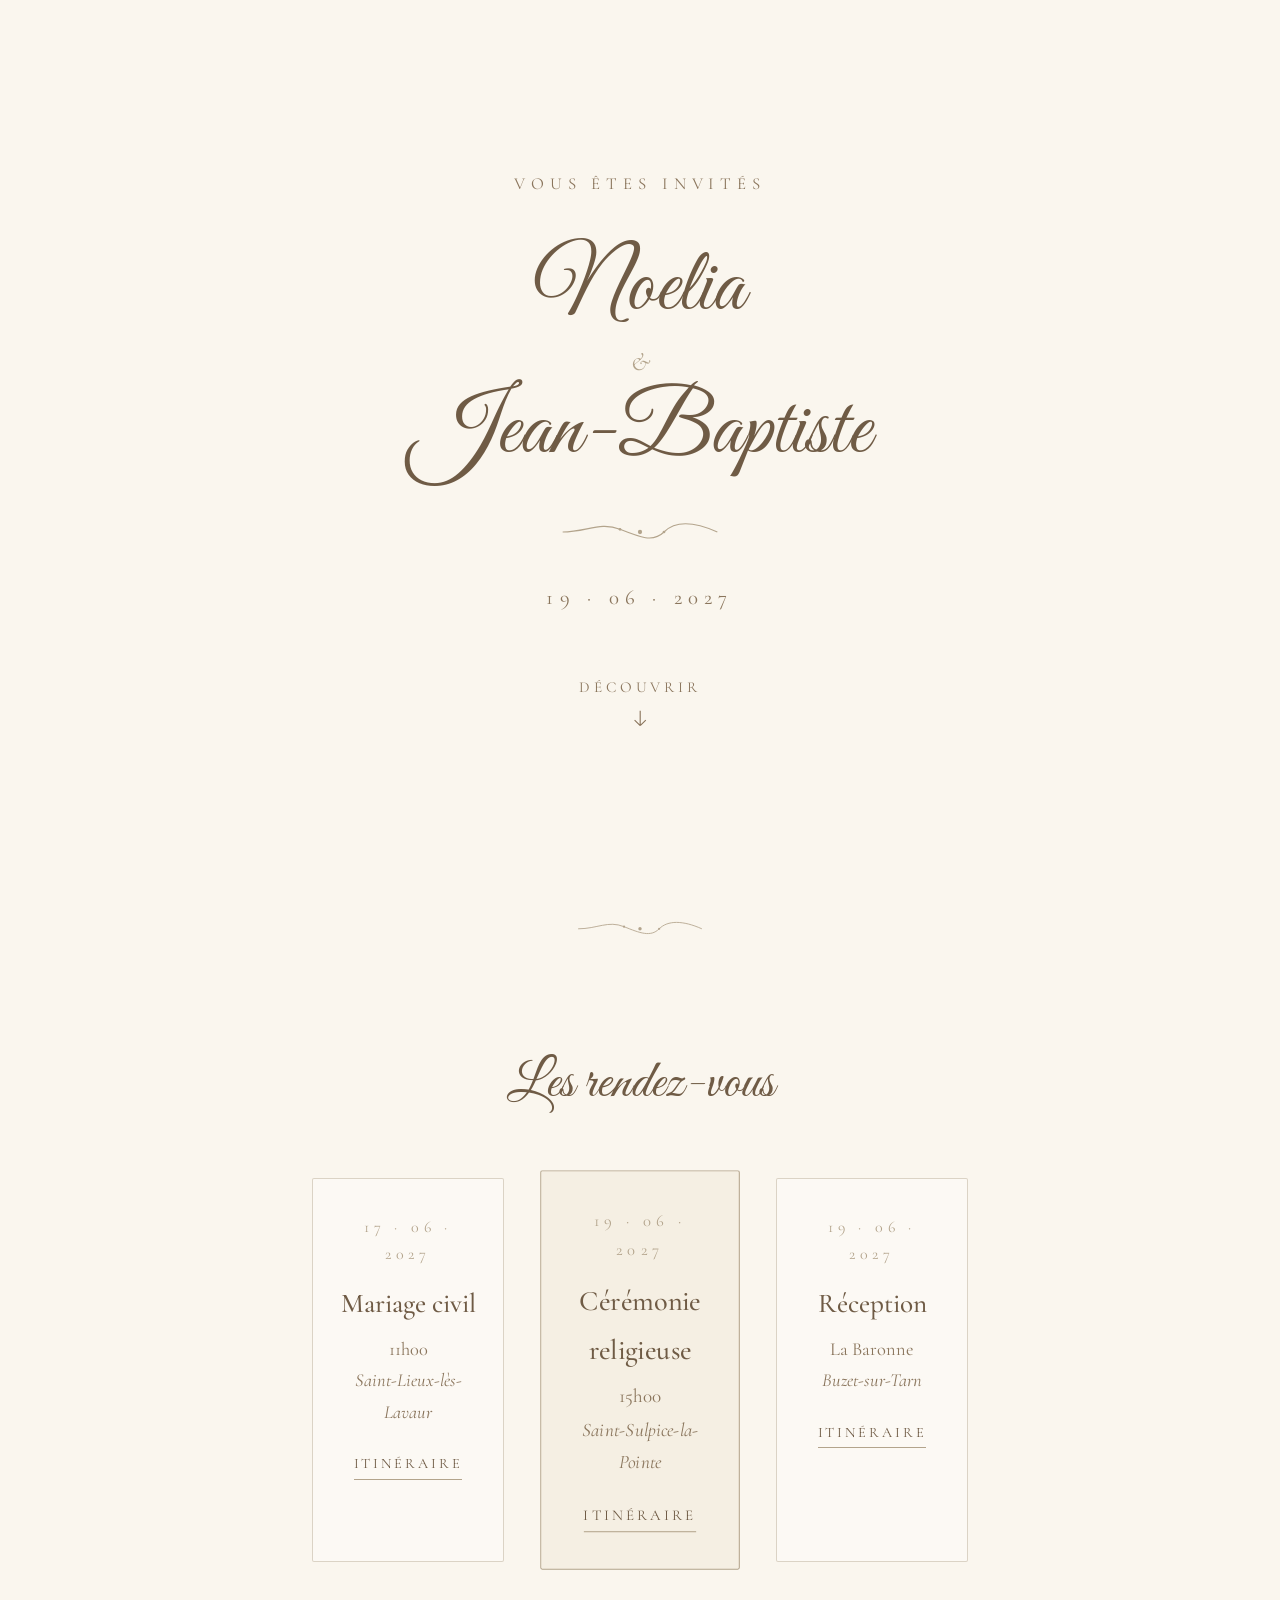
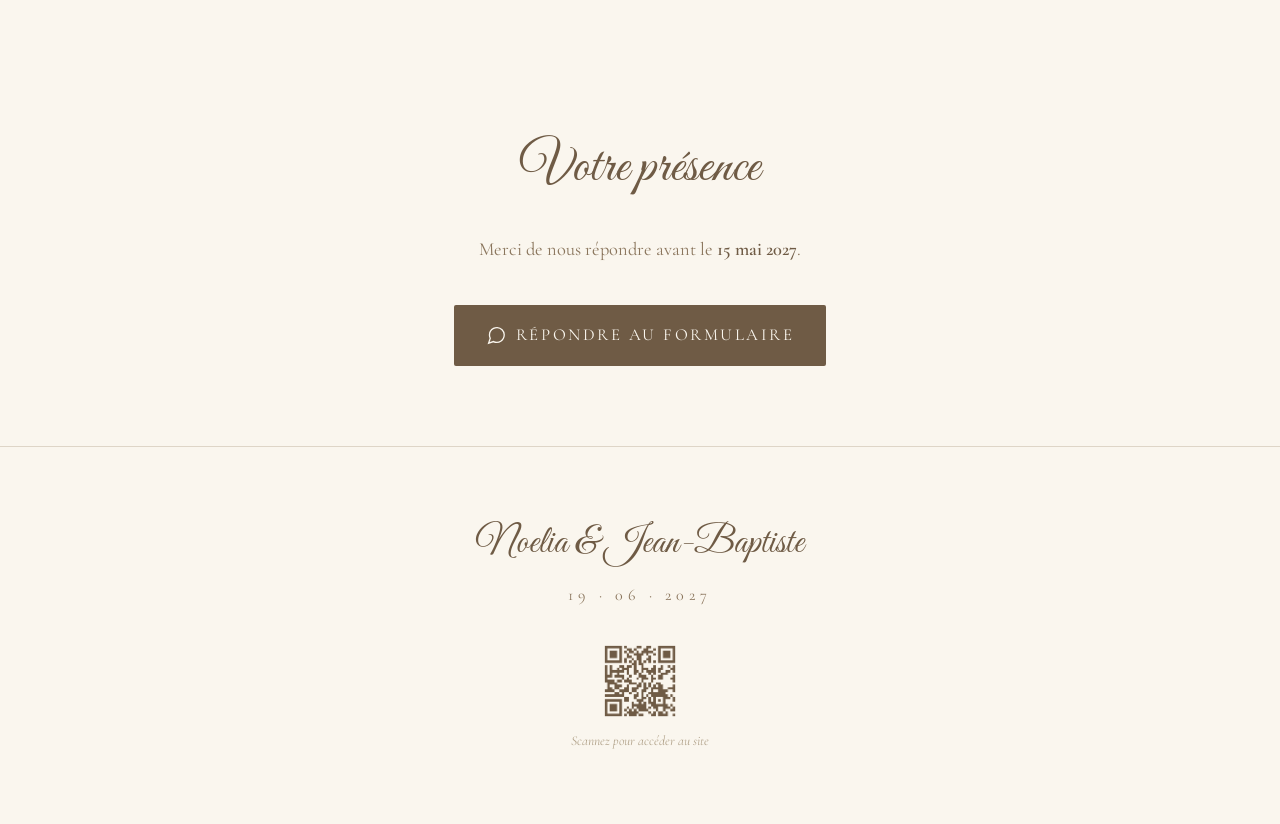
==== index.html @ d14c34a1 "Suppression de la phrase sous le bouton formulaire" ====
<!DOCTYPE html>
<html lang="fr">
<head>
  <meta charset="UTF-8">
  <meta name="viewport" content="width=device-width, initial-scale=1.0">
  <title>Noelia &amp; Jean-Baptiste — Mariage</title>
  <meta name="description" content="Vous êtes invités au mariage de Noelia & Jean-Baptiste — 19 juin 2027.">
  <link rel="preconnect" href="https://fonts.googleapis.com">
  <link rel="preconnect" href="https://fonts.gstatic.com" crossorigin>
  <link href="https://fonts.googleapis.com/css2?family=Cormorant+Garamond:ital,wght@0,400;0,500;0,600;1,400&family=Great+Vibes&display=swap" rel="stylesheet">
  <link rel="stylesheet" href="styles.css">
</head>
<body>

  <!-- ══════════════ ACCUEIL ══════════════ -->
  <header class="hero" id="accueil">
    <div class="hero-inner">
      <p class="hero-kicker">Vous êtes invités</p>
      <h1 class="hero-title">
        <span class="script">Noelia</span>
        <span class="amp">&amp;</span>
        <span class="script">Jean-Baptiste</span>
      </h1>
      <div class="ornament" aria-hidden="true">
        <svg viewBox="0 0 120 24" fill="none" xmlns="http://www.w3.org/2000/svg">
          <path d="M2 12 C 20 12, 30 4, 45 10 S 70 20, 78 12 S 100 4, 118 12" stroke="currentColor" stroke-width="0.8"/>
          <circle cx="60" cy="12" r="1.6" fill="currentColor"/>
          <circle cx="45" cy="10" r="1" fill="currentColor"/>
          <circle cx="78" cy="12" r="1" fill="currentColor"/>
        </svg>
      </div>
      <p class="hero-date">19 · 06 · 2027</p>
      <a class="hero-scroll" href="#rendez-vous" aria-label="Découvrir la suite">
        <span>Découvrir</span>
        <svg viewBox="0 0 24 24" fill="none" stroke="currentColor" stroke-width="1.2">
          <path d="M12 4v16m0 0l-6-6m6 6l6-6"/>
        </svg>
      </a>
    </div>
  </header>

  <main>

    <!-- ══════════════ LES RENDEZ-VOUS ══════════════ -->
    <div class="section-ornament" aria-hidden="true">
      <svg viewBox="0 0 120 24" fill="none" xmlns="http://www.w3.org/2000/svg">
        <path d="M2 12 C 20 12, 30 4, 45 10 S 70 20, 78 12 S 100 4, 118 12" stroke="currentColor" stroke-width="0.8"/>
        <circle cx="60" cy="12" r="1.6" fill="currentColor"/>
        <circle cx="45" cy="10" r="1" fill="currentColor"/>
        <circle cx="78" cy="12" r="1" fill="currentColor"/>
      </svg>
    </div>

    <section class="section" id="rendez-vous">
      <h2 class="section-title script">Les rendez-vous</h2>

      <div class="events">
        <article class="event">
          <p class="event-date">17 · 06 · 2027</p>
          <h3 class="event-name">Mariage civil</h3>
          <p class="event-time">11h00</p>
          <p class="event-place">Saint-Lieux-lès-Lavaur</p>
          <a class="event-link" href="https://www.google.com/maps/search/?api=1&query=Mairie+Saint-Lieux-lès-Lavaur" target="_blank" rel="noopener">Itinéraire</a>
        </article>

        <article class="event event-main">
          <p class="event-date">19 · 06 · 2027</p>
          <h3 class="event-name">Cérémonie religieuse</h3>
          <p class="event-time">15h00</p>
          <p class="event-place">Saint-Sulpice-la-Pointe</p>
          <a class="event-link" href="https://www.google.com/maps/search/?api=1&query=Église+Saint-Sulpice-la-Pointe" target="_blank" rel="noopener">Itinéraire</a>
        </article>

        <article class="event">
          <p class="event-date">19 · 06 · 2027</p>
          <h3 class="event-name">Réception</h3>
          <p class="event-time">La Baronne</p>
          <p class="event-place">Buzet-sur-Tarn</p>
          <a class="event-link" href="https://www.google.com/maps/search/?api=1&query=La+Baronne+Buzet-sur-Tarn" target="_blank" rel="noopener">Itinéraire</a>
        </article>
      </div>
    </section>

    <!-- ══════════════ RSVP + REPAS ══════════════ -->
    <section class="section" id="rsvp">
      <h2 class="section-title script">Votre présence</h2>
      <p class="section-sub">Merci de nous répondre avant le <strong>15 mai 2027</strong>.</p>

      <!-- Bouton vers le Google Forms -->
      <div class="gform-wrap">
        <a class="btn-gform" href="https://docs.google.com/forms/d/e/1FAIpQLSeASsKBxVkEXCWlFNHJEphYiF_oTxc5t1QPpgnc9X5IB4NyIg/viewform" target="_blank" rel="noopener">
          <svg viewBox="0 0 24 24" fill="none" stroke="currentColor" stroke-width="1.5">
            <path d="M21 11.5a8.38 8.38 0 01-.9 3.8 8.5 8.5 0 01-7.6 4.7 8.38 8.38 0 01-3.8-.9L3 21l1.9-5.7a8.38 8.38 0 01-.9-3.8 8.5 8.5 0 014.7-7.6 8.38 8.38 0 013.8-.9h.5a8.48 8.48 0 018 8v.5z"/>
          </svg>
          Répondre au formulaire
        </a>
      </div>
    </section>

  </main>

  <!-- ══════════════ BOUTON FLOTTANT ══════════════ -->
  <a href="#rsvp" class="fab" id="fab" aria-label="Répondre au formulaire">
    <svg viewBox="0 0 24 24" fill="none" stroke="currentColor" stroke-width="1.5">
      <path d="M21 11.5a8.38 8.38 0 01-.9 3.8 8.5 8.5 0 01-7.6 4.7 8.38 8.38 0 01-3.8-.9L3 21l1.9-5.7a8.38 8.38 0 01-.9-3.8 8.5 8.5 0 014.7-7.6 8.38 8.38 0 013.8-.9h.5a8.48 8.48 0 018 8v.5z"/>
    </svg>
    <span>Répondre</span>
  </a>

  <!-- ══════════════ PIED DE PAGE ══════════════ -->
  <footer class="footer">
    <p class="footer-names script">Noelia &amp; Jean-Baptiste</p>
    <p class="footer-date">19 · 06 · 2027</p>
    <div class="footer-qr">
      <img src="qrcode.png" alt="QR code vers le site du mariage" width="80" height="80">
      <p>Scannez pour accéder au site</p>
    </div>
  </footer>

  <script src="script.js"></script>
</body>
</html>
---- styles.css ----
/* ─────────────────────────────────────────────
   Noelia & Jean-Baptiste — styles
   Ivoire · brun doux · serif & manuscrit
   ───────────────────────────────────────────── */

:root {
  --ivoire: #faf6ee;
  --ivoire-fond: #f5efe3;
  --brun: #6f5b45;
  --brun-doux: #8a755c;
  --brun-clair: #b3a48c;
  --serif: "Cormorant Garamond", Georgia, serif;
  --script: "Great Vibes", cursive;
}

* { margin: 0; padding: 0; box-sizing: border-box; }

html { scroll-behavior: smooth; }

body {
  background: var(--ivoire);
  color: var(--brun);
  font-family: var(--serif);
  font-size: 1.15rem;
  line-height: 1.7;
  -webkit-font-smoothing: antialiased;
}

/* ═══════════ ACCUEIL ═══════════ */

.hero {
  min-height: 100svh;
  display: flex;
  align-items: center;
  justify-content: center;
  text-align: center;
  padding: 2rem 1.5rem;
}

.hero-inner { max-width: 40rem; }

.hero-kicker {
  font-size: 1.05rem;
  letter-spacing: 0.35em;
  text-transform: uppercase;
  color: var(--brun-doux);
  margin-bottom: 2.5rem;
  opacity: 0;
  animation: fadeInDown 1s ease-out 0.3s forwards;
}

.hero-title {
  font-weight: 400;
  line-height: 1.15;
  margin-bottom: 2rem;
}

.hero-title .script {
  display: block;
  font-family: var(--script);
  font-size: clamp(3.2rem, 11vw, 5.5rem);
  color: var(--brun);
  opacity: 0;
  animation: fadeInUp 1.2s ease-out 0.8s forwards;
}

.hero-title .amp {
  display: block;
  font-size: 1.6rem;
  font-style: italic;
  color: var(--brun-clair);
  margin: 0.4rem 0;
  opacity: 0;
  animation: fadeIn 1s ease-out 1.6s forwards;
}

.ornament {
  color: var(--brun-clair);
  width: 10rem;
  margin: 0 auto 2rem;
  opacity: 0;
  animation: fadeIn 1s ease-out 2s forwards;
}

.ornament svg { width: 100%; height: auto; display: block; }

.hero-date {
  font-size: 1.3rem;
  letter-spacing: 0.3em;
  color: var(--brun-doux);
  margin-bottom: 3.5rem;
  opacity: 0;
  animation: fadeIn 1s ease-out 2.4s forwards;
}

.hero-scroll {
  display: inline-flex;
  flex-direction: column;
  align-items: center;
  gap: 0.4rem;
  color: var(--brun-doux);
  text-decoration: none;
  font-size: 0.95rem;
  letter-spacing: 0.25em;
  text-transform: uppercase;
  transition: color 0.3s;
  opacity: 0;
  animation: fadeIn 1s ease-out 3s forwards;
}

.hero-scroll svg {
  width: 1.4rem;
  height: 1.4rem;
  animation: flotter 2.2s ease-in-out infinite;
}

.hero-scroll:hover { color: var(--brun); }

@keyframes fadeIn {
  from { opacity: 0; }
  to { opacity: 1; }
}

@keyframes fadeInUp {
  from { opacity: 0; transform: translateY(20px); }
  to { opacity: 1; transform: translateY(0); }
}

@keyframes fadeInDown {
  from { opacity: 0; transform: translateY(-15px); }
  to { opacity: 1; transform: translateY(0); }
}

@keyframes flotter {
  0%, 100% { transform: translateY(0); }
  50% { transform: translateY(6px); }
}

/* ═══════════ SECTIONS ═══════════ */

.section {
  max-width: 44rem;
  margin: 0 auto;
  padding: 5rem 1.5rem;
  text-align: center;
}

.section-title {
  font-family: var(--script);
  font-weight: 400;
  font-size: clamp(2.4rem, 7vw, 3.4rem);
  color: var(--brun);
  margin-bottom: 1.2rem;
}

.section-sub {
  color: var(--brun-doux);
  max-width: 32rem;
  margin: 0 auto 2.5rem;
}

.section-sub strong { color: var(--brun); font-weight: 600; }

/* ═══════════ ÉVÉNEMENTS ═══════════ */

.events {
  display: grid;
  gap: 2.5rem;
  margin-top: 3rem;
}

.event {
  padding: 2.2rem 1.5rem;
  border: 1px solid rgba(179, 164, 140, 0.45);
  border-radius: 2px;
  background: rgba(255, 255, 255, 0.35);
}

.event-main {
  background: var(--ivoire-fond);
  border-color: var(--brun-clair);
}

.event-date {
  font-size: 1rem;
  letter-spacing: 0.3em;
  color: var(--brun-clair);
  margin-bottom: 0.8rem;
}

.event-name {
  font-size: 1.7rem;
  font-weight: 500;
  margin-bottom: 0.4rem;
}

.event-time {
  font-size: 1.15rem;
  color: var(--brun-doux);
}

.event-place {
  font-style: italic;
  color: var(--brun-doux);
  margin-bottom: 1.2rem;
}

.event-link {
  display: inline-block;
  font-size: 0.9rem;
  letter-spacing: 0.2em;
  text-transform: uppercase;
  color: var(--brun);
  text-decoration: none;
  border-bottom: 1px solid var(--brun-clair);
  padding-bottom: 2px;
  transition: color 0.3s, border-color 0.3s;
}

.event-link:hover {
  color: var(--brun-doux);
  border-color: var(--brun-doux);
}

/* ═══════════ BOUTON GOOGLE FORM ═══════════ */

.gform-wrap {
  max-width: 40rem;
  margin: 0 auto;
  text-align: center;
}

.btn-gform {
  display: inline-flex;
  align-items: center;
  gap: 0.6rem;
  background: var(--brun);
  color: var(--ivoire);
  text-decoration: none;
  font-family: var(--serif);
  font-size: 1.05rem;
  letter-spacing: 0.15em;
  text-transform: uppercase;
  padding: 1rem 2rem;
  border-radius: 2px;
  transition: background 0.3s, transform 0.15s;
}

.btn-gform:hover { background: var(--brun-doux); }
.btn-gform:active { transform: scale(0.98); }

.btn-gform svg {
  width: 1.3rem;
  height: 1.3rem;
}

.gform-alt {
  margin-top: 1.2rem;
  font-size: 0.95rem;
  font-style: italic;
  color: var(--brun-clair);
}

/* ═══════════ SÉPARATEUR FLORAL ═══════════ */

.section-ornament {
  color: var(--brun-clair);
  width: 8rem;
  margin: 0 auto;
  padding: 1rem 0;
  opacity: 0;
  animation: fadeIn 1s ease-out forwards;
}

.section-ornament svg { width: 100%; height: auto; display: block; }

/* ═══════════ BOUTON FLOTTANT ═══════════ */

.fab {
  position: fixed;
  bottom: 1.5rem;
  right: 1.5rem;
  z-index: 100;
  display: inline-flex;
  align-items: center;
  gap: 0.5rem;
  background: var(--brun);
  color: var(--ivoire);
  text-decoration: none;
  font-family: var(--serif);
  font-size: 0.95rem;
  letter-spacing: 0.15em;
  text-transform: uppercase;
  padding: 0.85rem 1.4rem;
  border-radius: 50px;
  box-shadow: 0 4px 15px rgba(111, 91, 69, 0.35);
  opacity: 0;
  transform: translateY(20px);
  pointer-events: none;
  transition: opacity 0.4s, transform 0.4s, background 0.3s;
}

.fab.visible {
  opacity: 1;
  transform: translateY(0);
  pointer-events: auto;
}

.fab:hover { background: var(--brun-doux); }

.fab svg {
  width: 1.2rem;
  height: 1.2rem;
}

/* ═══════════ PIED DE PAGE ═══════════ */

.footer {
  text-align: center;
  padding: 4rem 1.5rem 4.5rem;
  border-top: 1px solid rgba(179, 164, 140, 0.4);
}

.footer-names {
  font-family: var(--script);
  font-size: 2.4rem;
  color: var(--brun);
  margin-bottom: 0.4rem;
}

.footer-date {
  font-size: 1rem;
  letter-spacing: 0.3em;
  color: var(--brun-doux);
}

.footer-qr {
  margin-top: 2rem;
  display: flex;
  flex-direction: column;
  align-items: center;
  gap: 0.5rem;
}

.footer-qr img {
  width: 5rem;
  height: 5rem;
  border-radius: 4px;
}

.footer-qr p {
  font-size: 0.85rem;
  font-style: italic;
  color: var(--brun-clair);
}

/* ═══════════ RESPONSIVE ═══════════ */

@media (min-width: 46rem) {
  .events { grid-template-columns: repeat(3, 1fr); }
  .event-main { transform: scale(1.04); }
}

@media (prefers-reduced-motion: reduce) {
  html { scroll-behavior: auto; }
  .hero-scroll svg { animation: none; }
}
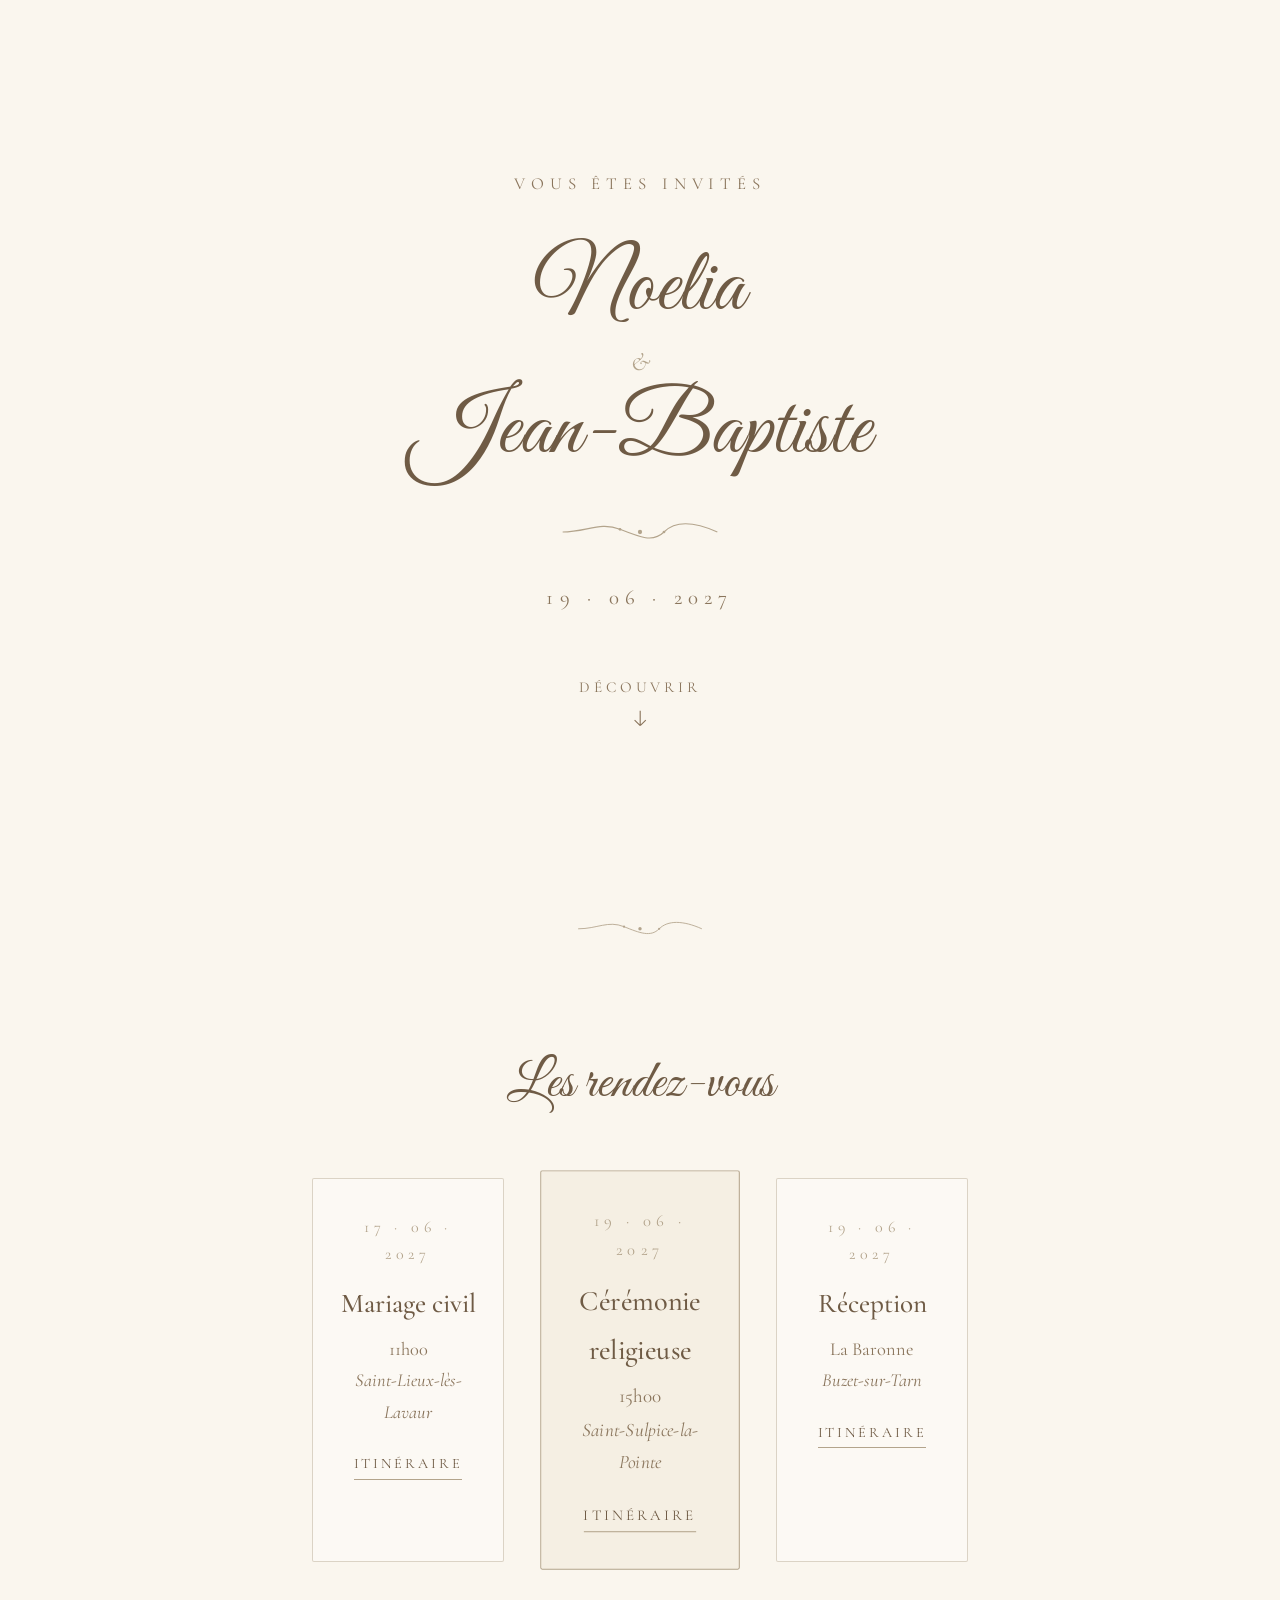
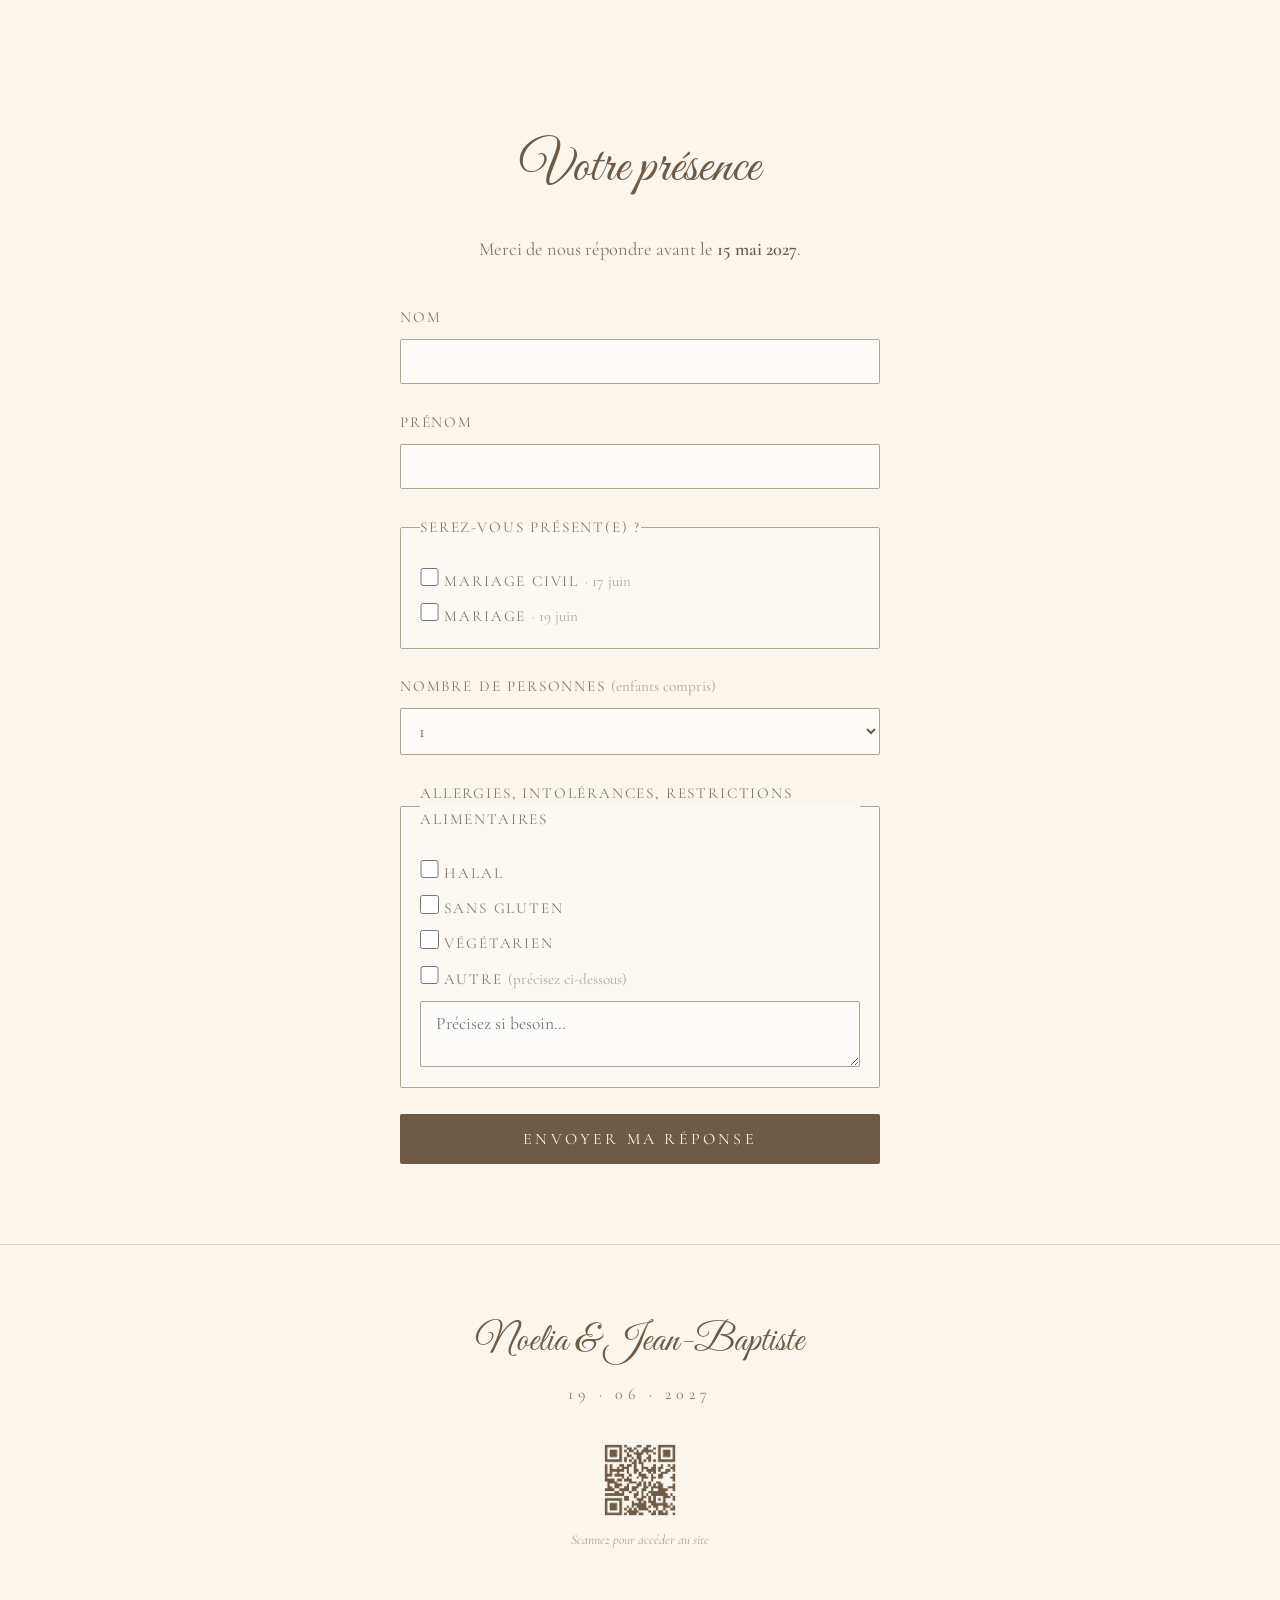
==== commit d31dfabf: "Formulaire intégré avec Formspree" ====
--- a/index.html
+++ b/index.html
@@ -86,15 +86,64 @@
       <h2 class="section-title script">Votre présence</h2>
       <p class="section-sub">Merci de nous répondre avant le <strong>15 mai 2027</strong>.</p>
 
-      <!-- Bouton vers le Google Forms -->
-      <div class="gform-wrap">
-        <a class="btn-gform" href="https://docs.google.com/forms/d/e/1FAIpQLSeASsKBxVkEXCWlFNHJEphYiF_oTxc5t1QPpgnc9X5IB4NyIg/viewform" target="_blank" rel="noopener">
-          <svg viewBox="0 0 24 24" fill="none" stroke="currentColor" stroke-width="1.5">
-            <path d="M21 11.5a8.38 8.38 0 01-.9 3.8 8.5 8.5 0 01-7.6 4.7 8.38 8.38 0 01-3.8-.9L3 21l1.9-5.7a8.38 8.38 0 01-.9-3.8 8.5 8.5 0 014.7-7.6 8.38 8.38 0 013.8-.9h.5a8.48 8.48 0 018 8v.5z"/>
-          </svg>
-          Répondre au formulaire
-        </a>
-      </div>
+      <!-- Formulaire intégré -->
+      <form class="form" action="https://formspree.io/f/moevrden" method="POST">
+        <div class="field">
+          <label for="nom">Nom</label>
+          <input type="text" id="nom" name="nom" autocomplete="family-name" required>
+        </div>
+        <div class="field">
+          <label for="prenom">Prénom</label>
+          <input type="text" id="prenom" name="prenom" autocomplete="given-name" required>
+        </div>
+
+        <fieldset class="field field-group">
+          <legend>Serez-vous présent(e) ?</legend>
+          <label class="check">
+            <input type="checkbox" name="civil" value="Oui">
+            <span>Mariage civil <em>· 17 juin</em></span>
+          </label>
+          <label class="check">
+            <input type="checkbox" name="mariage" value="Oui">
+            <span>Mariage <em>· 19 juin</em></span>
+          </label>
+        </fieldset>
+
+        <div class="field">
+          <label for="convives">Nombre de personnes <em>(enfants compris)</em></label>
+          <select id="convives" name="convives" required>
+            <option value="1">1</option>
+            <option value="2">2</option>
+            <option value="3">3</option>
+            <option value="4">4</option>
+            <option value="5">5</option>
+            <option value="6+">6+</option>
+          </select>
+        </div>
+
+        <fieldset class="field field-group">
+          <legend>Allergies, intolérances, restrictions alimentaires</legend>
+          <label class="check">
+            <input type="checkbox" name="regime" value="Halal">
+            <span>Halal</span>
+          </label>
+          <label class="check">
+            <input type="checkbox" name="regime" value="Sans gluten">
+            <span>Sans gluten</span>
+          </label>
+          <label class="check">
+            <input type="checkbox" name="regime" value="Végétarien">
+            <span>Végétarien</span>
+          </label>
+          <label class="check">
+            <input type="checkbox" name="regime" value="Autre">
+            <span>Autre <em>(précisez ci-dessous)</em></span>
+          </label>
+          <textarea class="field-textarea" name="regime_autre" rows="2" placeholder="Précisez si besoin…"></textarea>
+        </fieldset>
+
+        <button type="submit" class="btn">Envoyer ma réponse</button>
+      </form>
     </section>
 
   </main>
--- a/styles.css
+++ b/styles.css
@@ -222,44 +222,105 @@
   border-color: var(--brun-doux);
 }
 
-/* ═══════════ BOUTON GOOGLE FORM ═══════════ */
-
-.gform-wrap {
-  max-width: 40rem;
+/* ═══════════ FORMULAIRE ═══════════ */
+
+.form {
+  max-width: 30rem;
   margin: 0 auto;
-  text-align: center;
-}
-
-.btn-gform {
-  display: inline-flex;
+  text-align: left;
+}
+
+.field { margin-bottom: 1.6rem; }
+
+.field label,
+.field legend {
+  display: block;
+  font-size: 0.95rem;
+  letter-spacing: 0.12em;
+  text-transform: uppercase;
+  color: var(--brun-doux);
+  margin-bottom: 0.5rem;
+  padding: 0;
+}
+
+.field label em,
+.field legend em {
+  font-style: normal;
+  text-transform: none;
+  letter-spacing: 0;
+  color: var(--brun-clair);
+}
+
+.field input[type="text"],
+.field select,
+.field textarea {
+  width: 100%;
+  font-family: var(--serif);
+  font-size: 1.1rem;
+  color: var(--brun);
+  background: rgba(255, 255, 255, 0.55);
+  border: 1px solid var(--brun-clair);
+  border-radius: 2px;
+  padding: 0.7rem 0.9rem;
+  transition: border-color 0.3s, box-shadow 0.3s;
+}
+
+.field input[type="text"]:focus,
+.field select:focus,
+.field textarea:focus {
+  outline: none;
+  border-color: var(--brun);
+  box-shadow: 0 0 0 3px rgba(111, 91, 69, 0.12);
+}
+
+.field textarea { resize: vertical; }
+
+.field-group {
+  border: 1px solid var(--brun-clair);
+  border-radius: 2px;
+  padding: 1.2rem 1.2rem 0.6rem;
+  background: rgba(255, 255, 255, 0.35);
+}
+
+.check {
+  display: flex;
   align-items: center;
-  gap: 0.6rem;
+  gap: 0.7rem;
+  font-size: 1.1rem;
+  text-transform: none;
+  letter-spacing: 0;
+  color: var(--brun);
+  margin-bottom: 0.8rem;
+  cursor: pointer;
+}
+
+.check input {
+  width: 1.15rem;
+  height: 1.15rem;
+  accent-color: var(--brun);
+  cursor: pointer;
+}
+
+.check em { color: var(--brun-clair); font-style: normal; }
+
+.btn {
+  display: block;
+  width: 100%;
+  font-family: var(--serif);
+  font-size: 1rem;
+  letter-spacing: 0.2em;
+  text-transform: uppercase;
+  color: var(--ivoire);
   background: var(--brun);
-  color: var(--ivoire);
-  text-decoration: none;
-  font-family: var(--serif);
-  font-size: 1.05rem;
-  letter-spacing: 0.15em;
-  text-transform: uppercase;
-  padding: 1rem 2rem;
+  border: none;
   border-radius: 2px;
+  padding: 0.95rem 1.5rem;
+  cursor: pointer;
   transition: background 0.3s, transform 0.15s;
 }
 
-.btn-gform:hover { background: var(--brun-doux); }
-.btn-gform:active { transform: scale(0.98); }
-
-.btn-gform svg {
-  width: 1.3rem;
-  height: 1.3rem;
-}
-
-.gform-alt {
-  margin-top: 1.2rem;
-  font-size: 0.95rem;
-  font-style: italic;
-  color: var(--brun-clair);
-}
+.btn:hover { background: var(--brun-doux); }
+.btn:active { transform: scale(0.99); }
 
 /* ═══════════ SÉPARATEUR FLORAL ═══════════ */
 
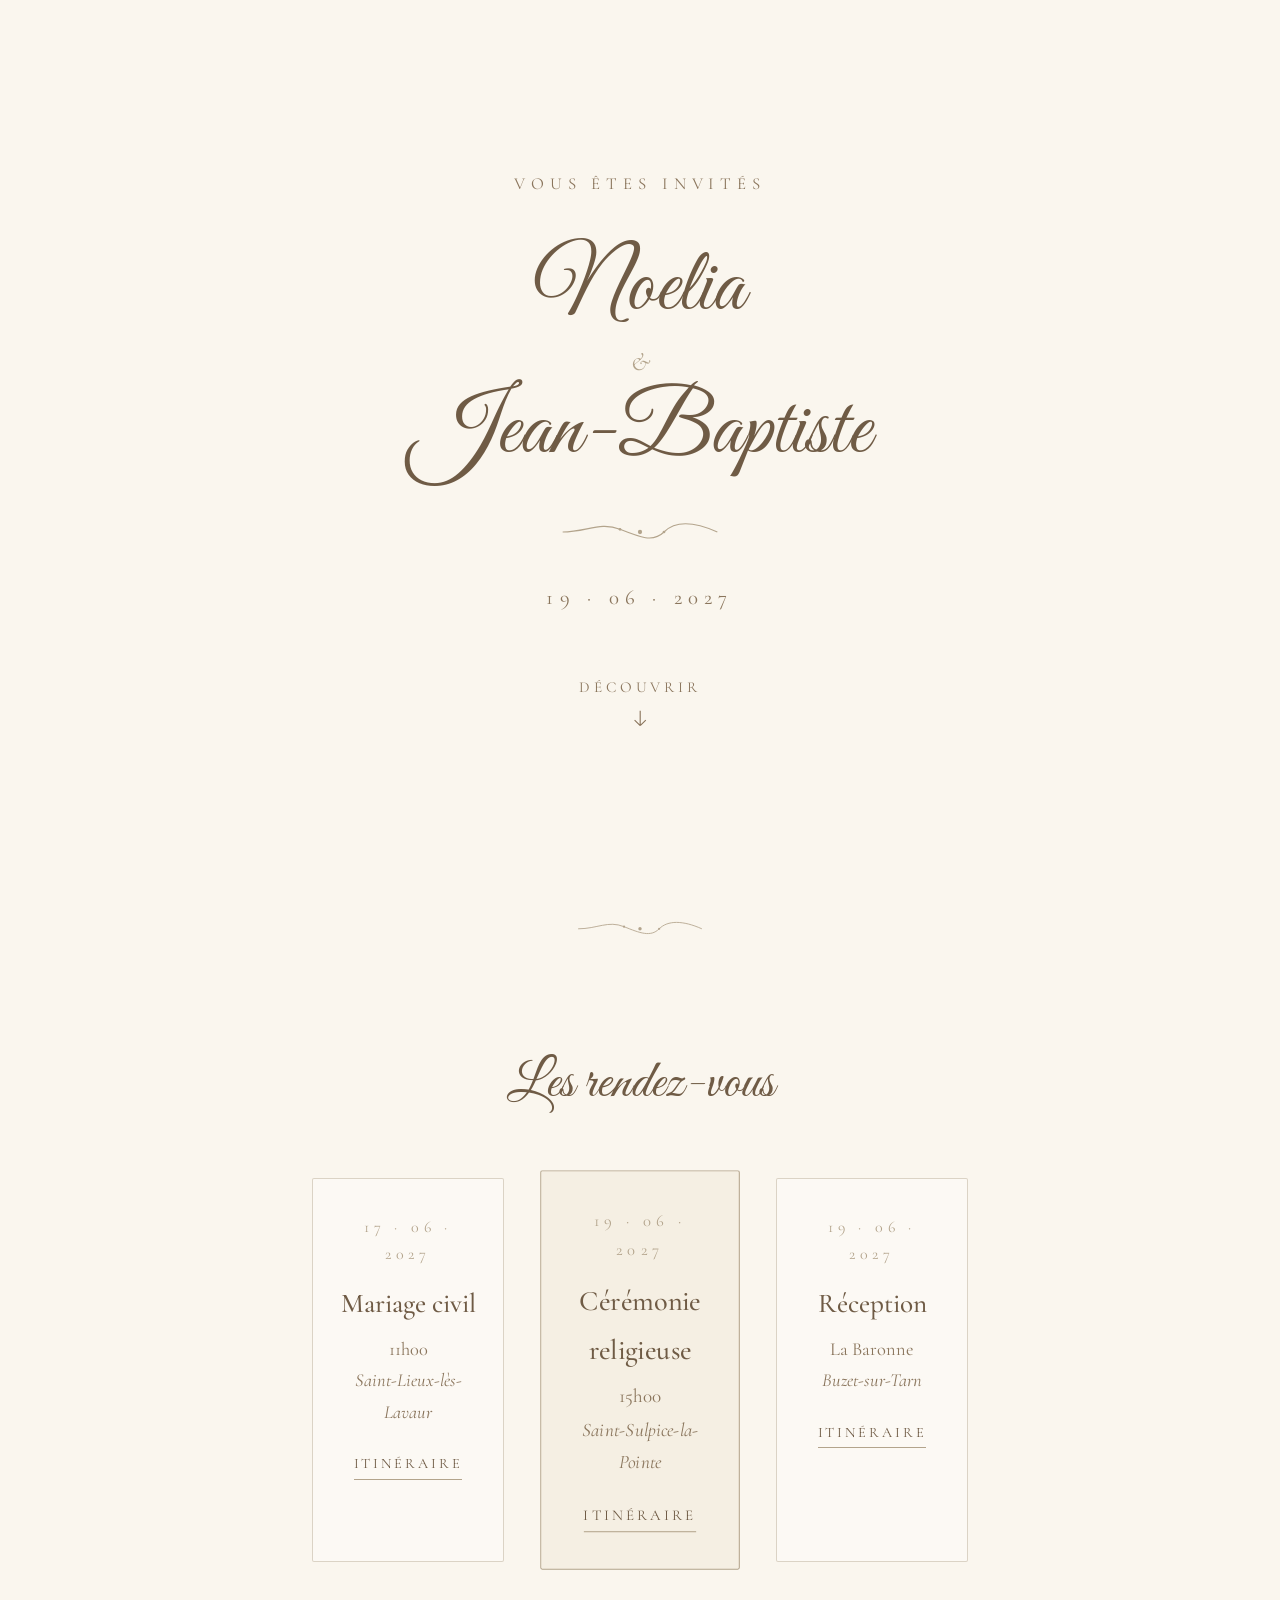
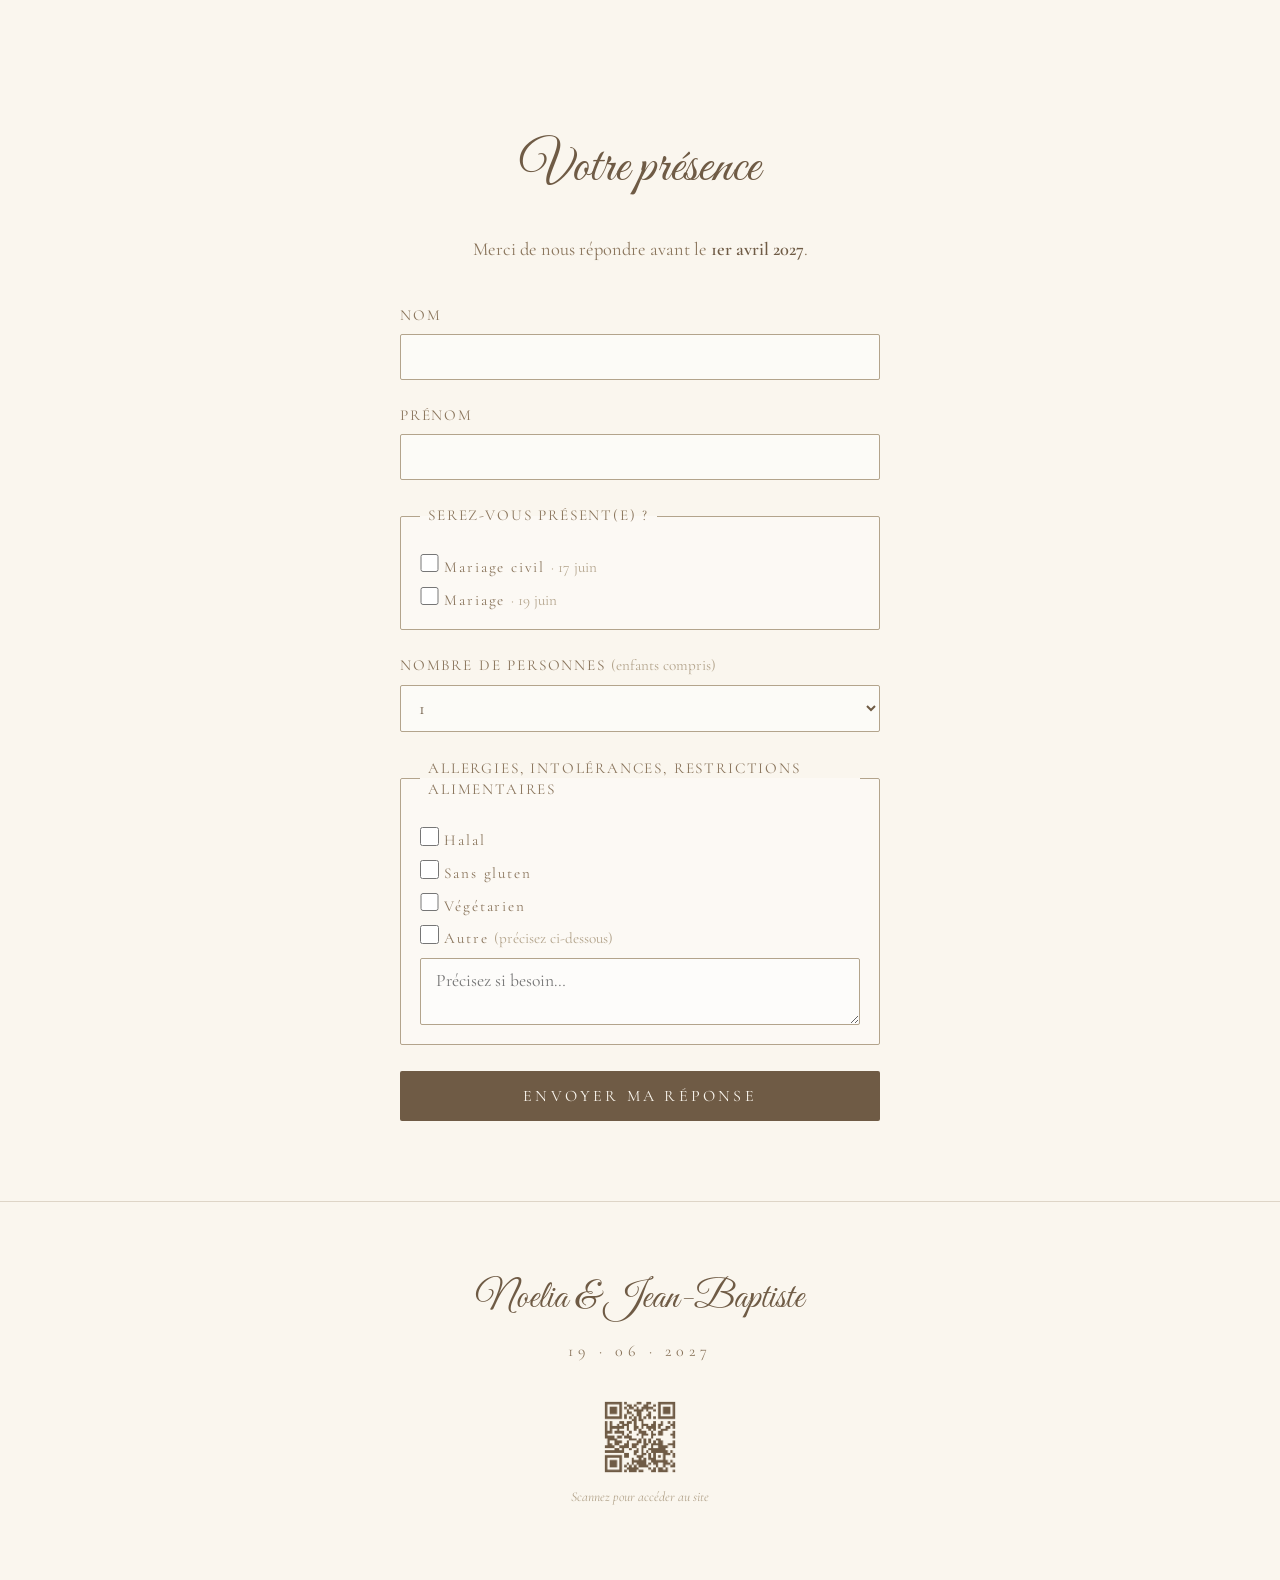
==== commit 45298fc7: "Champs dynamiques pour personnes supplémentaires + date limite 1er avril" ====
--- a/index.html
+++ b/index.html
@@ -84,7 +84,7 @@
     <!-- ══════════════ RSVP + REPAS ══════════════ -->
     <section class="section" id="rsvp">
       <h2 class="section-title script">Votre présence</h2>
-      <p class="section-sub">Merci de nous répondre avant le <strong>15 mai 2027</strong>.</p>
+      <p class="section-sub">Merci de nous répondre avant le <strong>1er avril 2027</strong>.</p>
 
       <!-- Formulaire intégré -->
       <form class="form" action="https://formspree.io/f/moevrden" method="POST">
@@ -120,6 +120,9 @@
             <option value="6+">6+</option>
           </select>
         </div>
+
+        <!-- Champs dynamiques pour les personnes supplémentaires -->
+        <div id="convives-supplementaires"></div>
 
         <fieldset class="field field-group">
           <legend>Allergies, intolérances, restrictions alimentaires</legend>
--- a/styles.css
+++ b/styles.css
@@ -241,6 +241,9 @@
   color: var(--brun-doux);
   margin-bottom: 0.5rem;
   padding: 0;
+  line-height: 1.4;
+  white-space: normal;
+  overflow-wrap: break-word;
 }
 
 .field label em,
@@ -282,16 +285,25 @@
   background: rgba(255, 255, 255, 0.35);
 }
 
+.field-group legend {
+  padding: 0 0.5rem;
+  text-align: left;
+  max-width: 100%;
+  white-space: normal;
+  word-wrap: break-word;
+}
+
 .check {
   display: flex;
   align-items: center;
   gap: 0.7rem;
   font-size: 1.1rem;
-  text-transform: none;
+  text-transform: none !important;
   letter-spacing: 0;
   color: var(--brun);
   margin-bottom: 0.8rem;
   cursor: pointer;
+  font-variant: normal;
 }
 
 .check input {
@@ -302,6 +314,19 @@
 }
 
 .check em { color: var(--brun-clair); font-style: normal; }
+
+.convive-dynamique {
+  margin-bottom: 1.6rem;
+  animation: fadeIn 0.4s ease-out;
+}
+
+.convive-dynamique .field {
+  margin-bottom: 1rem;
+}
+
+.convive-dynamique .field:last-child {
+  margin-bottom: 0.6rem;
+}
 
 .btn {
   display: block;
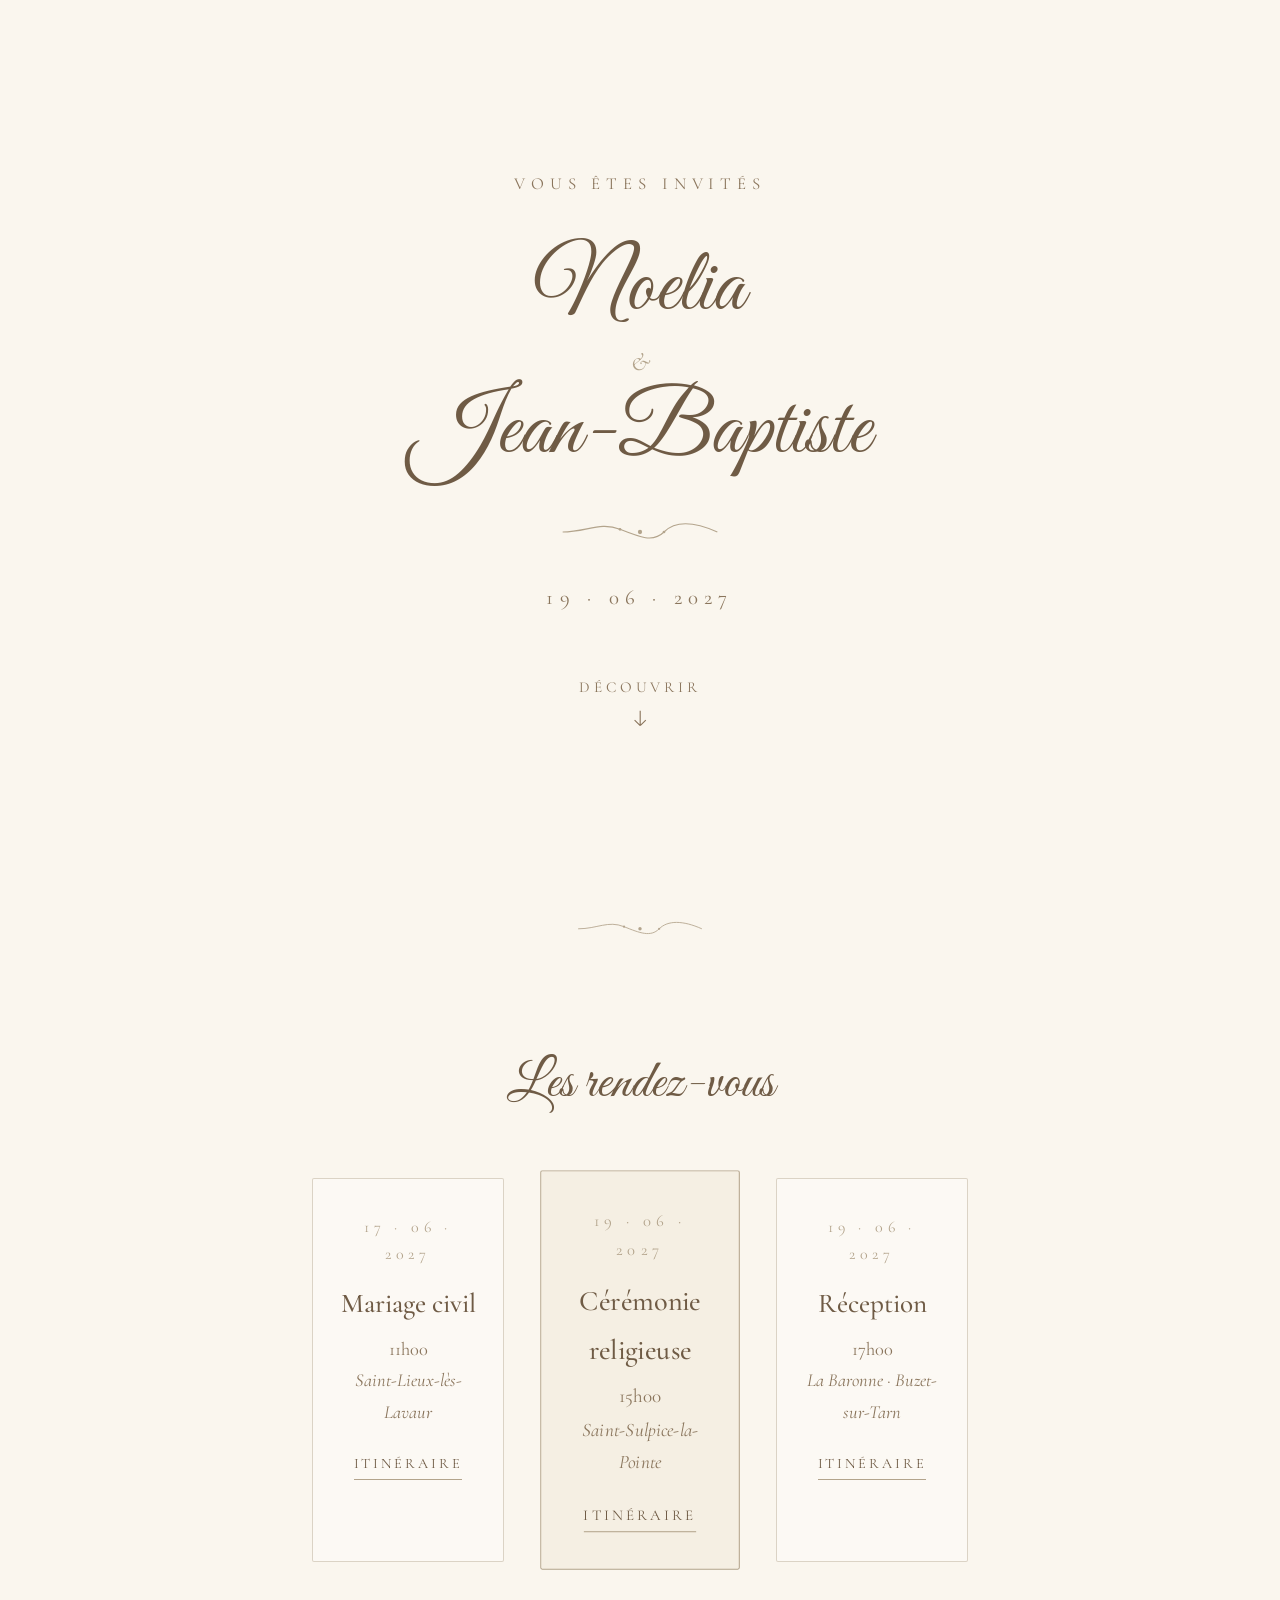
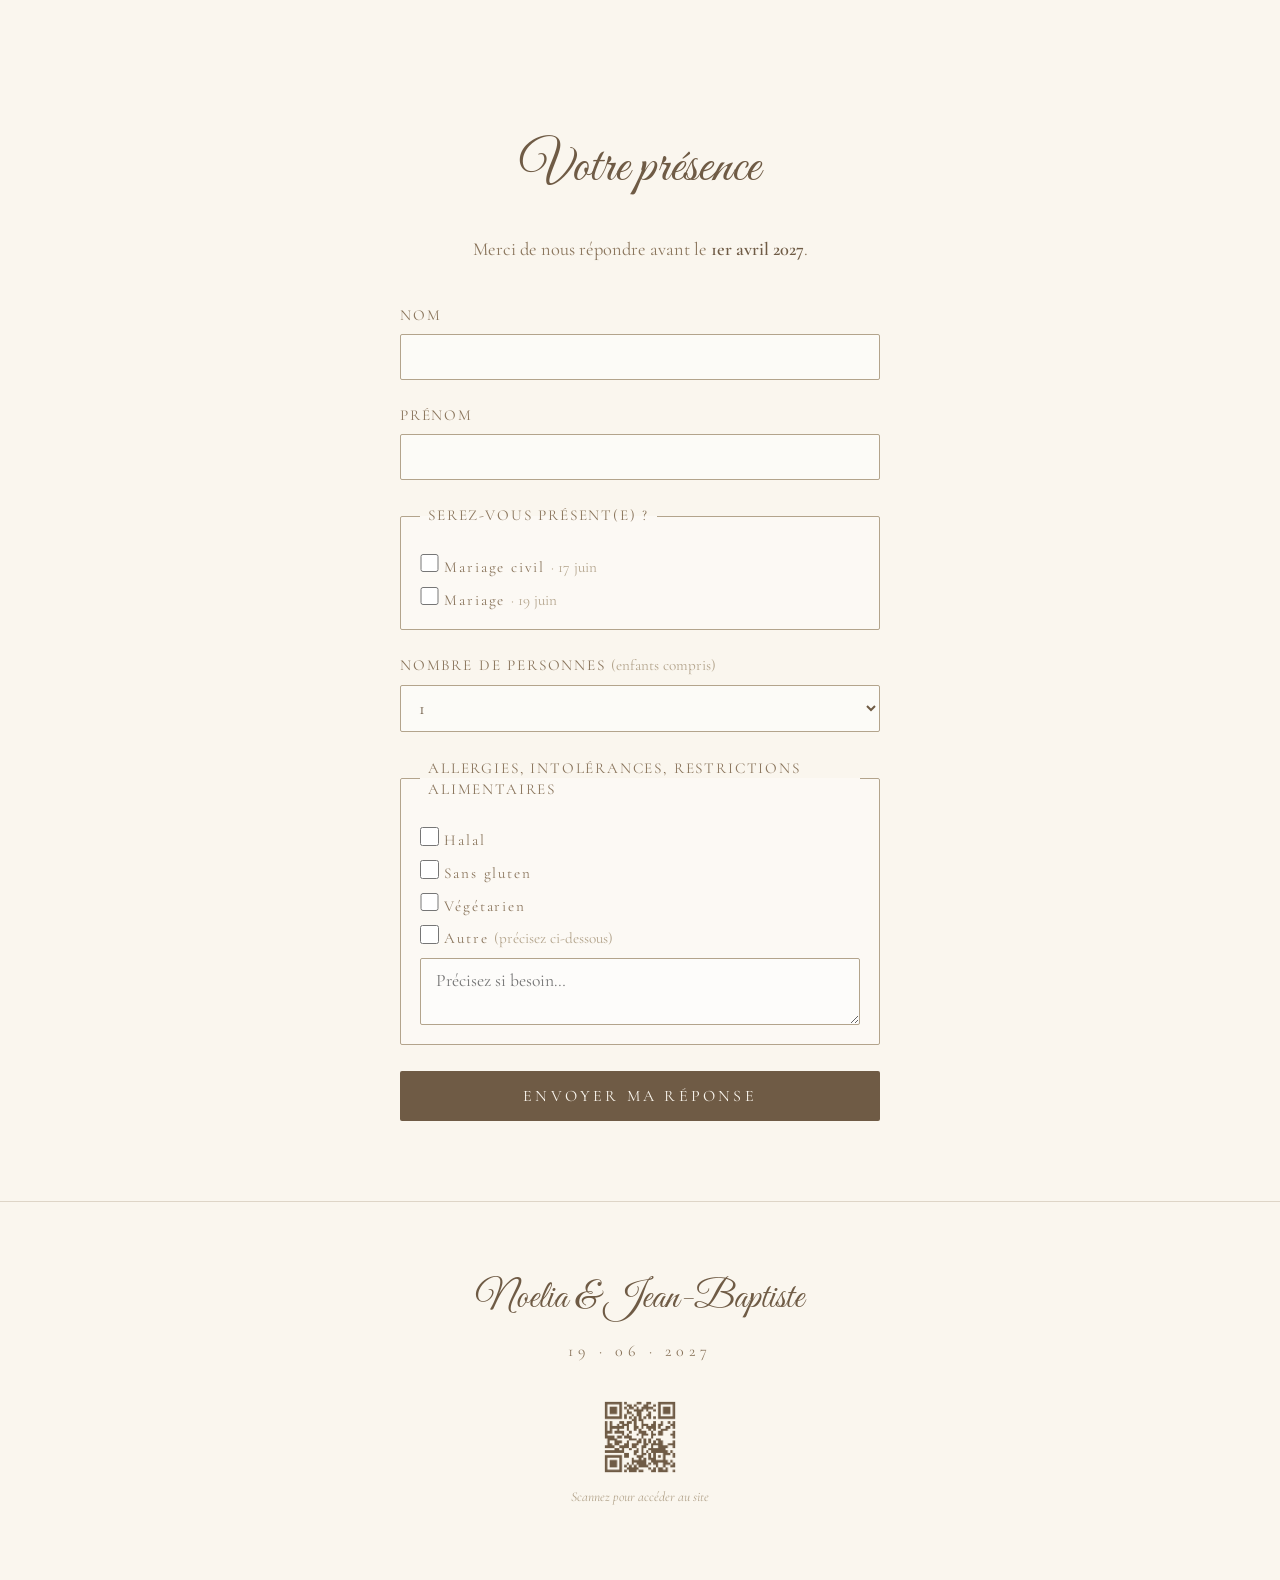
==== commit 003221b4: "Heure de la réception : 17h00" ====
--- a/index.html
+++ b/index.html
@@ -74,8 +74,8 @@
         <article class="event">
           <p class="event-date">19 · 06 · 2027</p>
           <h3 class="event-name">Réception</h3>
-          <p class="event-time">La Baronne</p>
-          <p class="event-place">Buzet-sur-Tarn</p>
+          <p class="event-time">17h00</p>
+          <p class="event-place">La Baronne · Buzet-sur-Tarn</p>
           <a class="event-link" href="https://www.google.com/maps/search/?api=1&query=La+Baronne+Buzet-sur-Tarn" target="_blank" rel="noopener">Itinéraire</a>
         </article>
       </div>
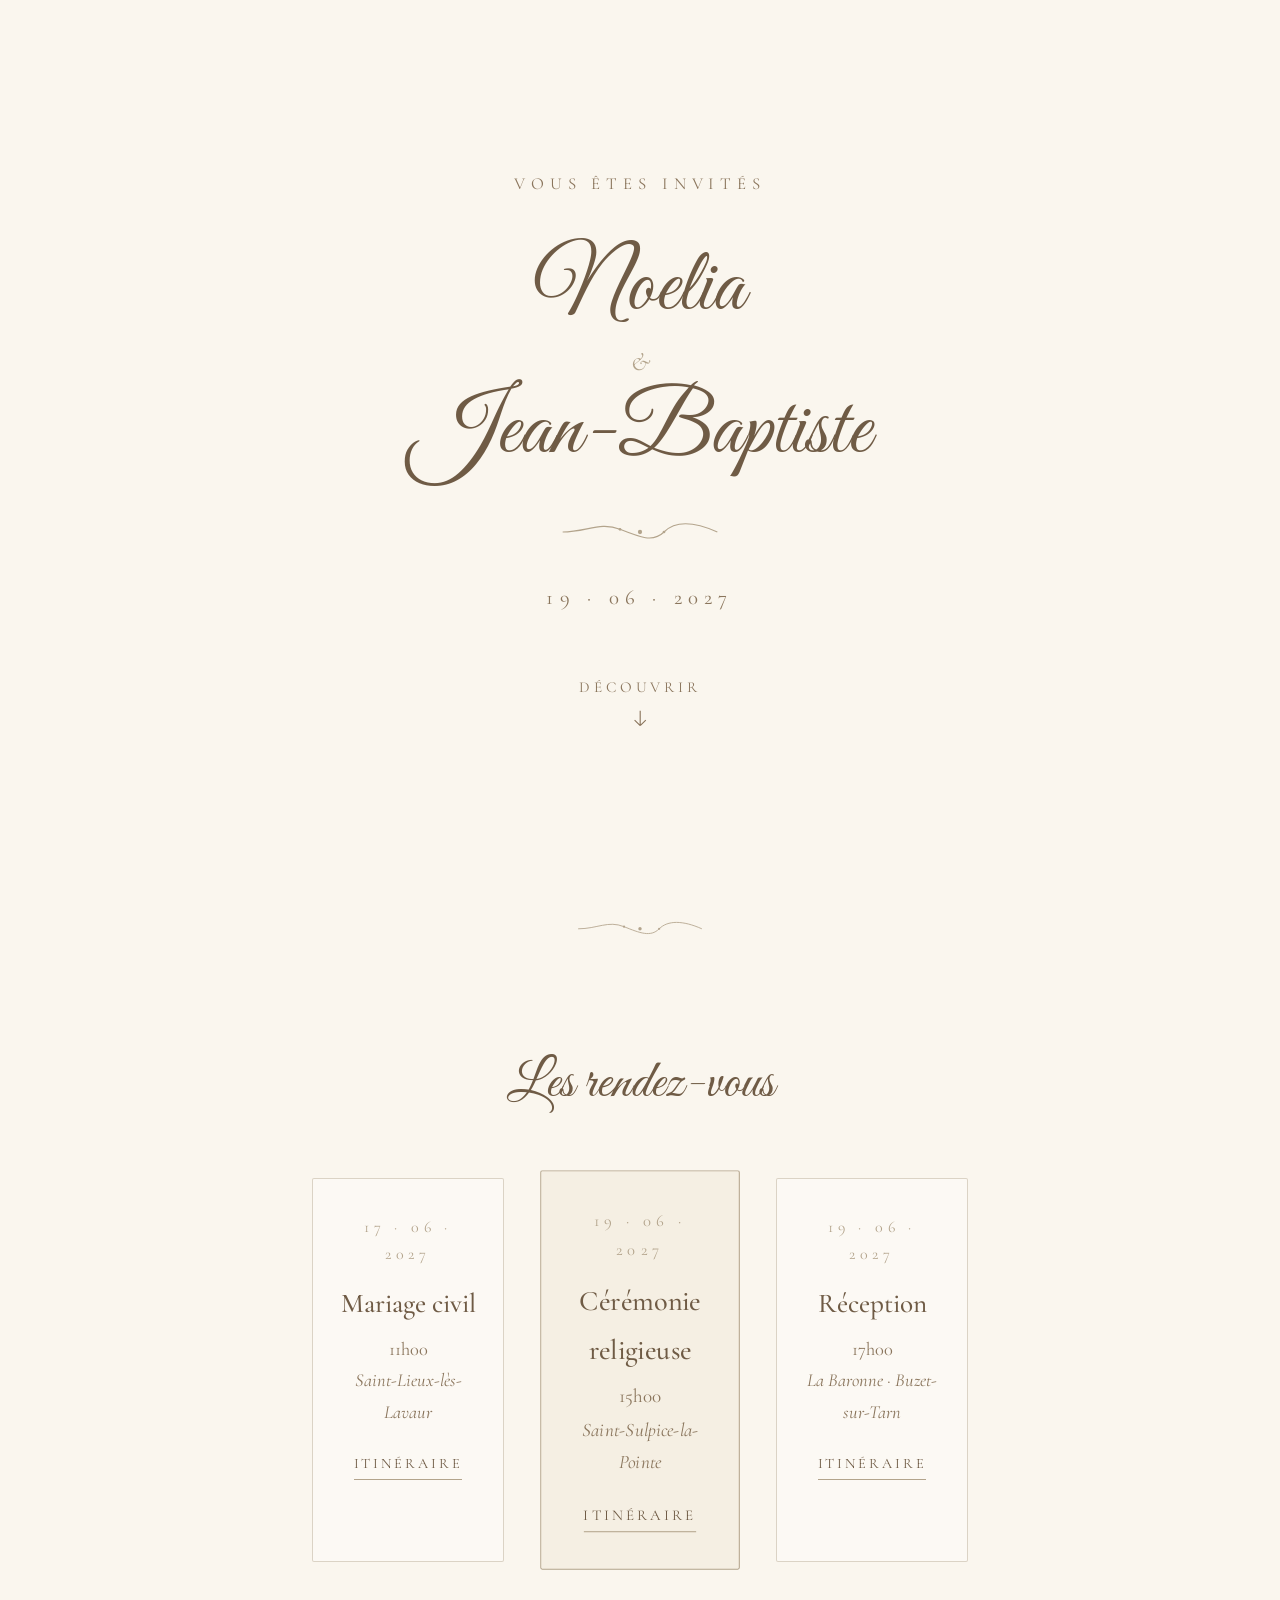
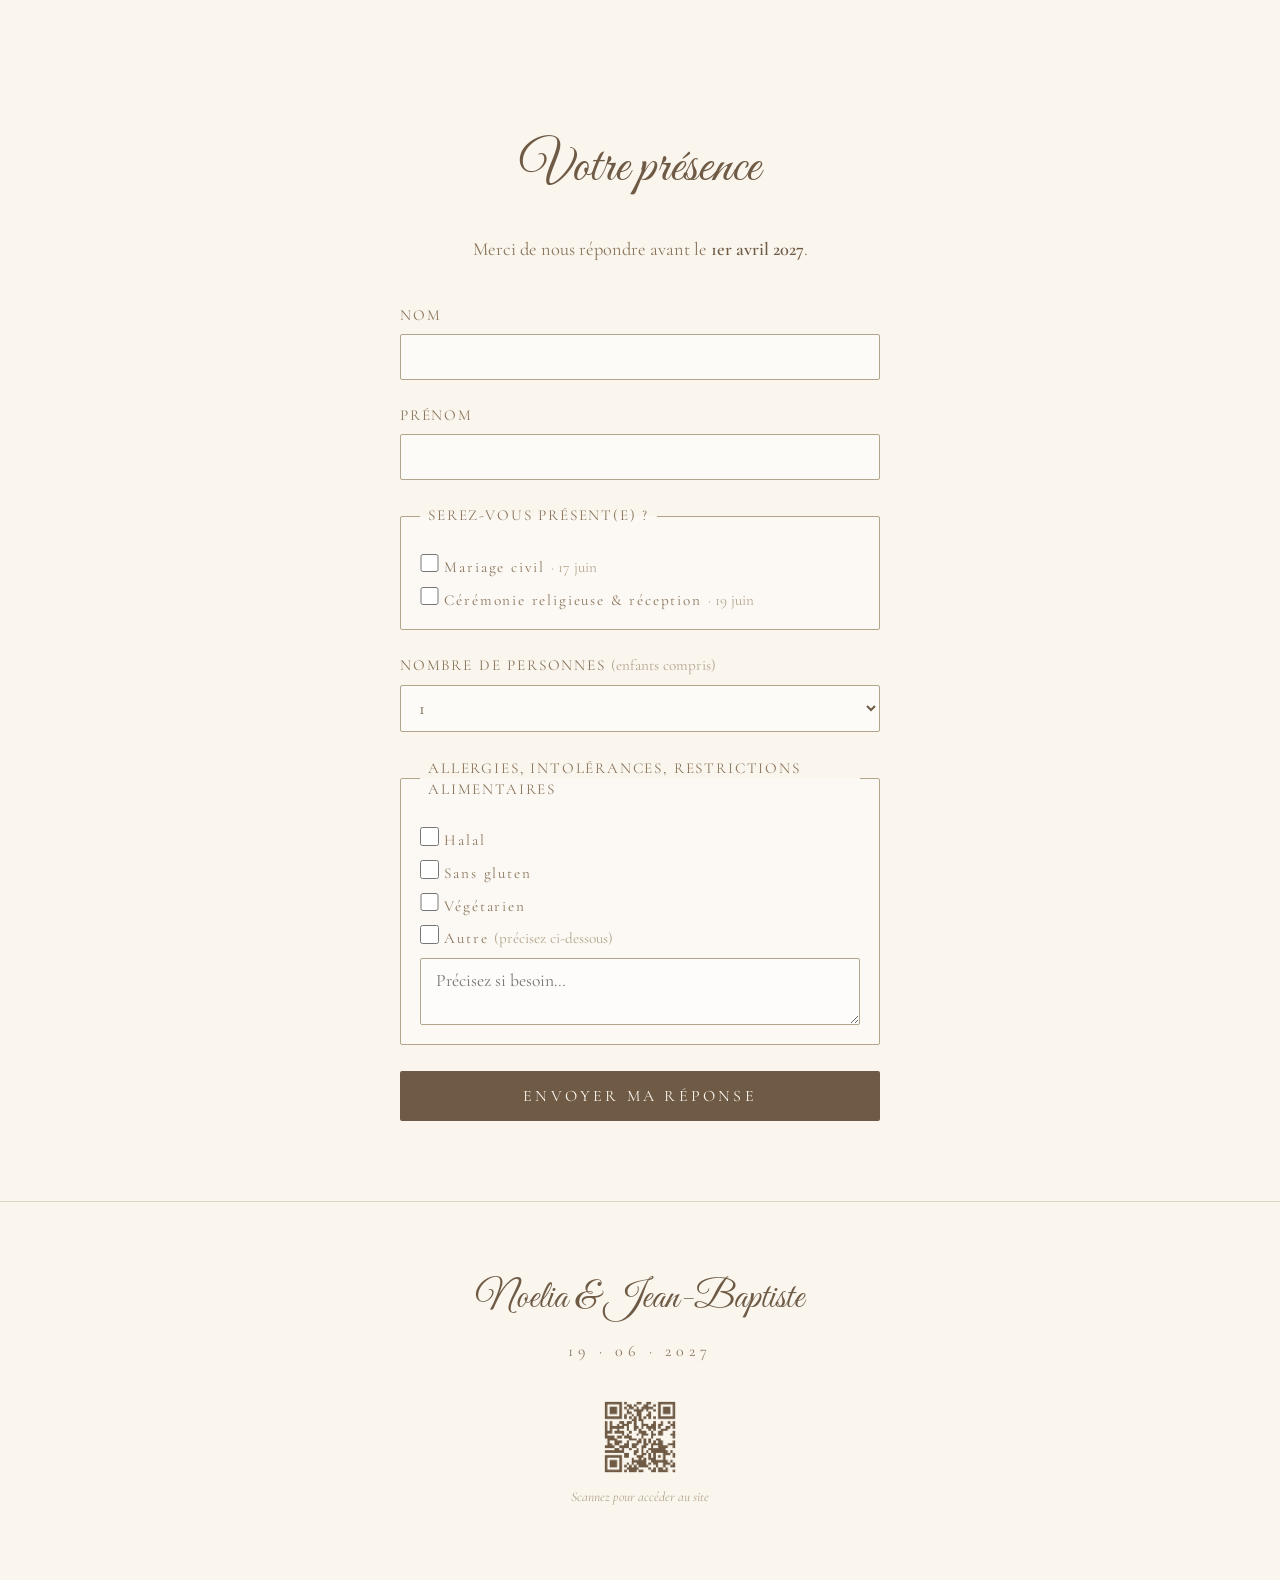
==== commit 2594dc5c: "Précise le libellé de présence : cérémonie religieuse & réception" ====
--- a/index.html
+++ b/index.html
@@ -8,6 +8,7 @@
   <link rel="preconnect" href="https://fonts.googleapis.com">
   <link rel="preconnect" href="https://fonts.gstatic.com" crossorigin>
   <link href="https://fonts.googleapis.com/css2?family=Cormorant+Garamond:ital,wght@0,400;0,500;0,600;1,400&family=Great+Vibes&display=swap" rel="stylesheet">
+  <link rel="icon" type="image/svg+xml" href="favicon.svg">
   <link rel="stylesheet" href="styles.css">
 </head>
 <body>
@@ -105,7 +106,7 @@
           </label>
           <label class="check">
             <input type="checkbox" name="mariage" value="Oui">
-            <span>Mariage <em>· 19 juin</em></span>
+            <span>Cérémonie religieuse &amp; réception <em>· 19 juin</em></span>
           </label>
         </fieldset>
 
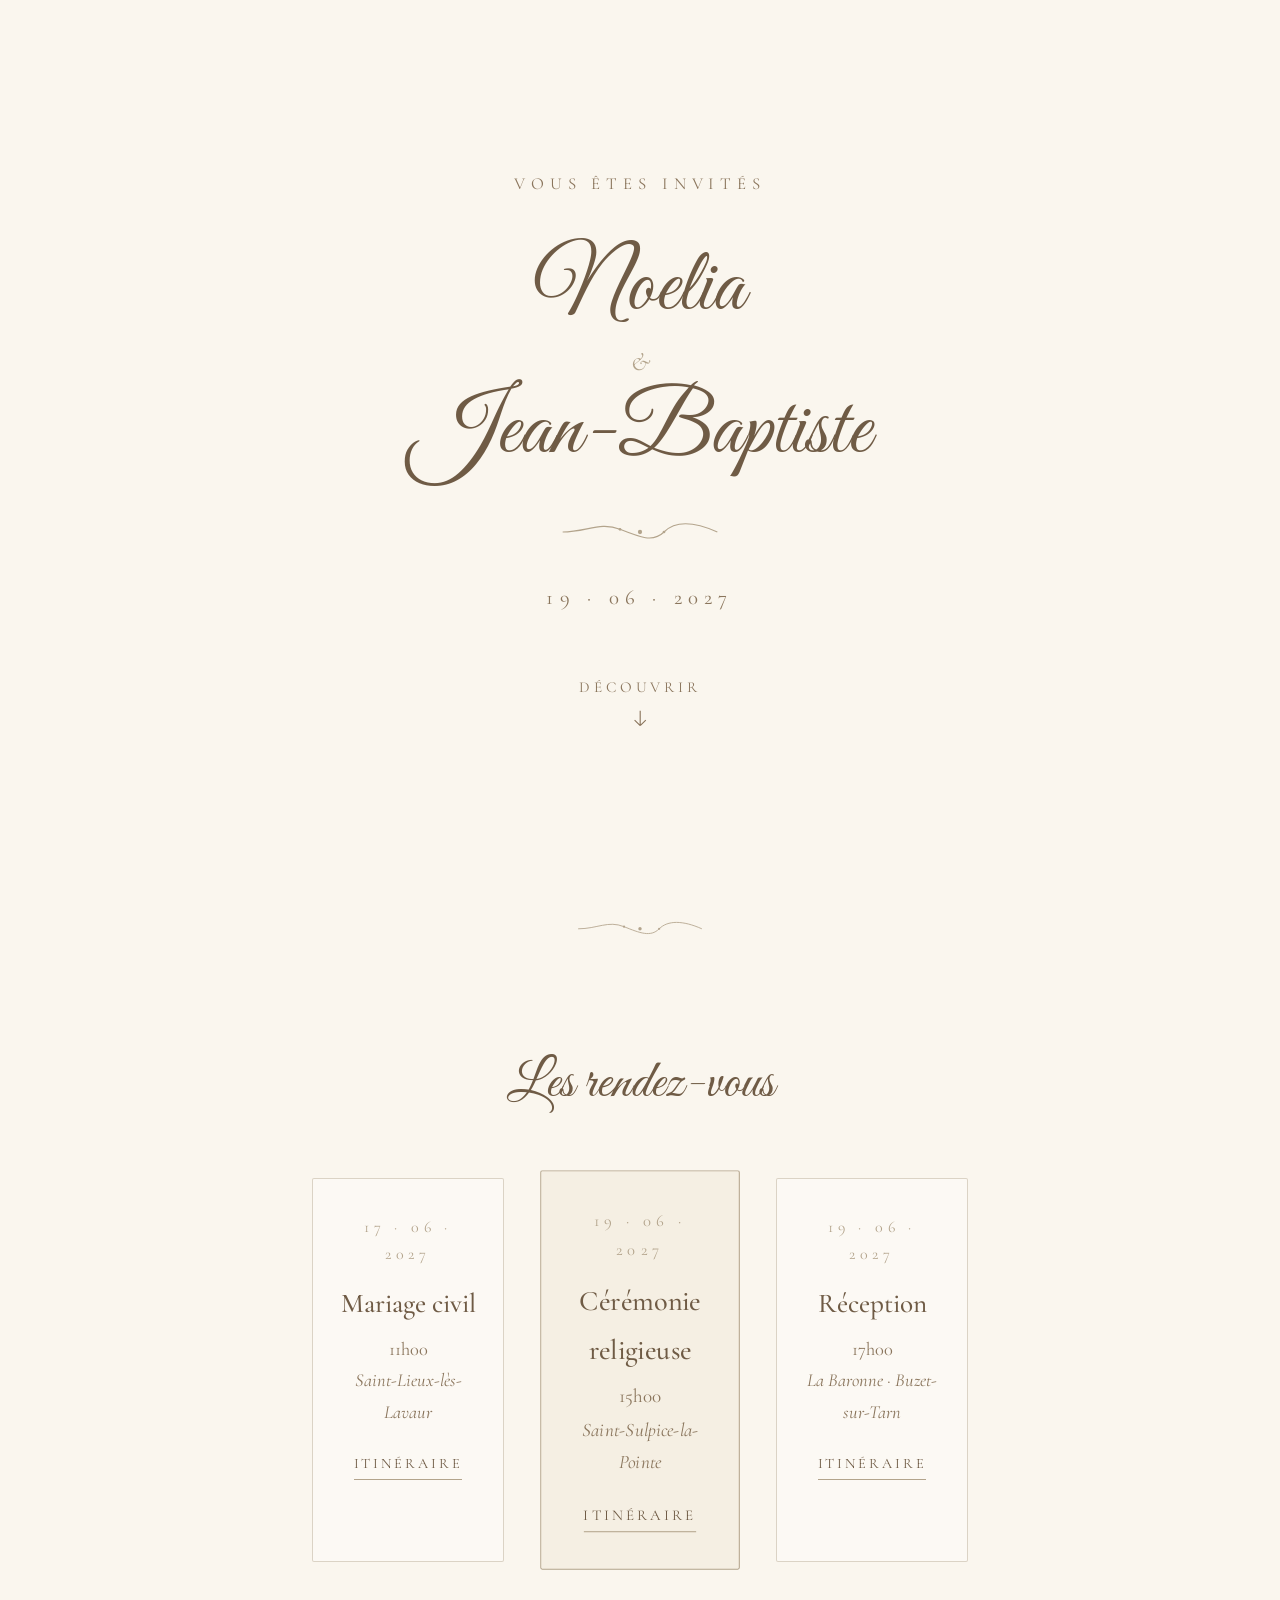
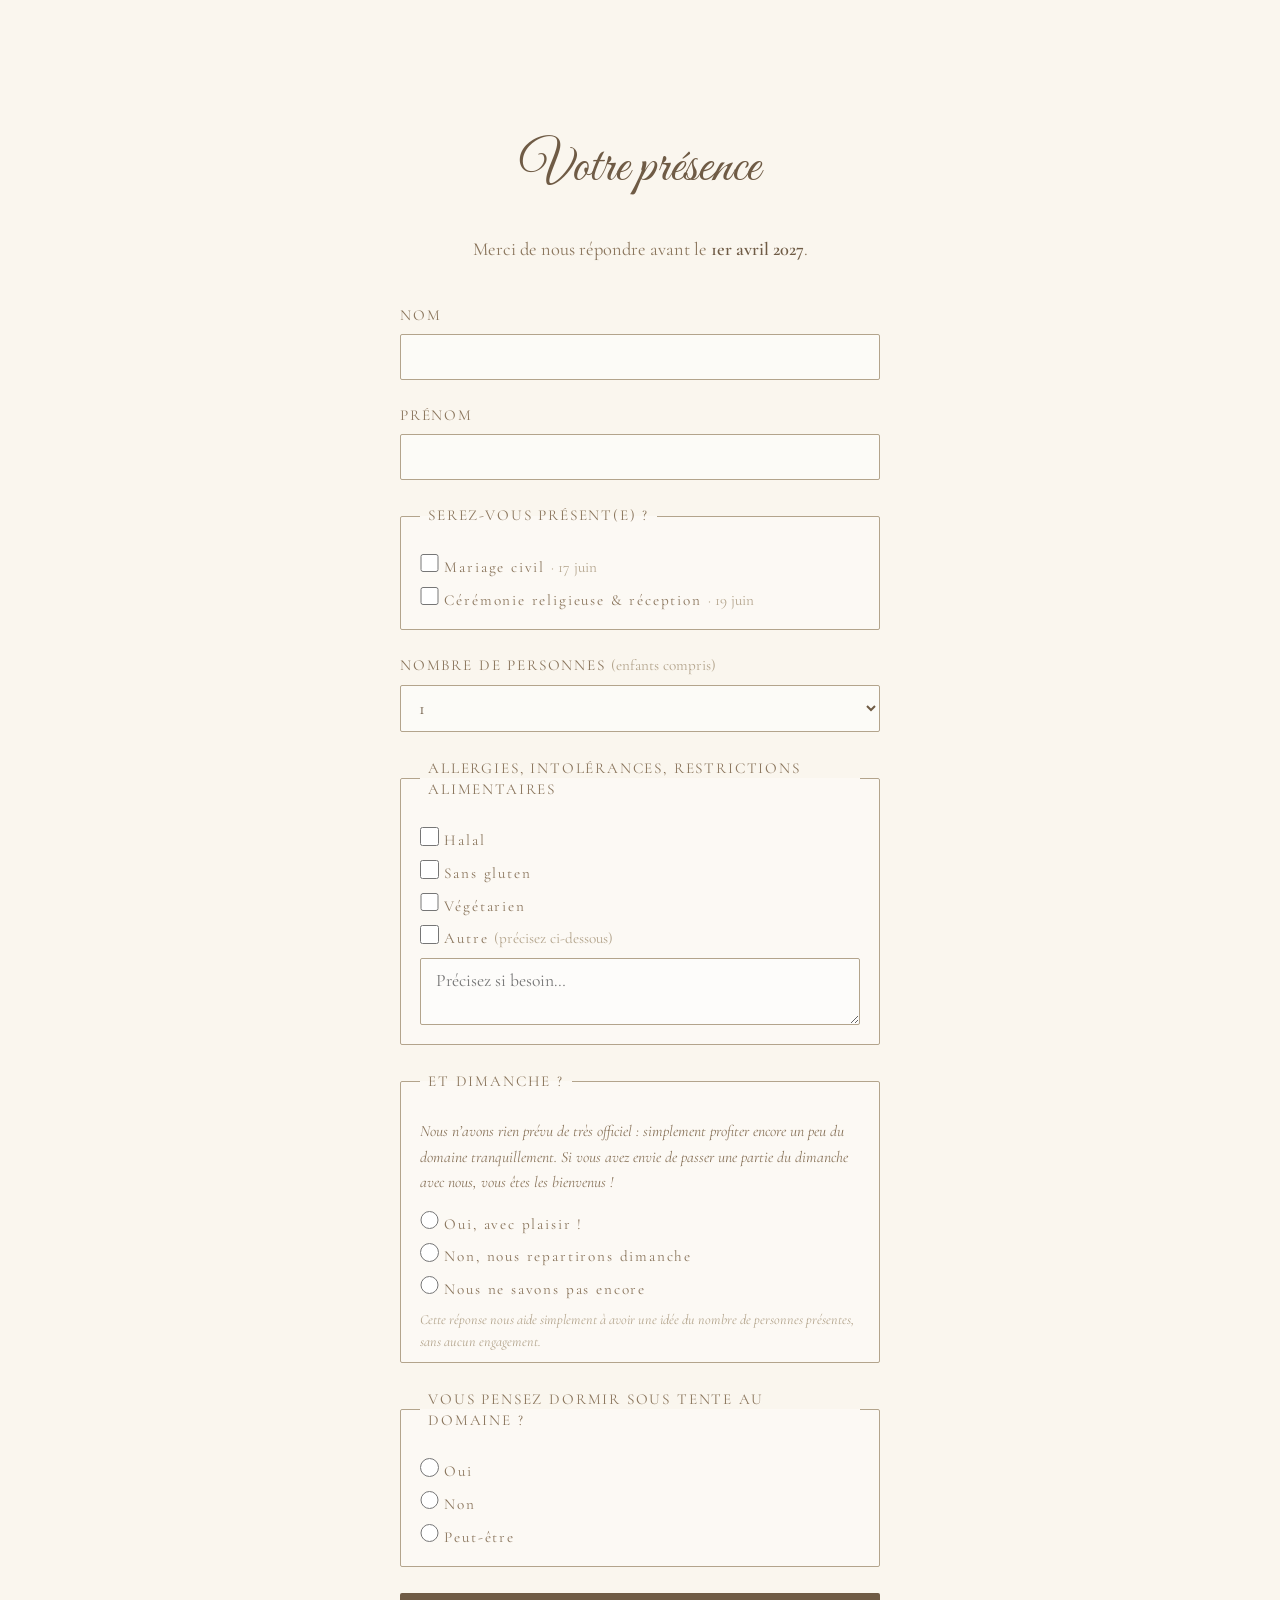
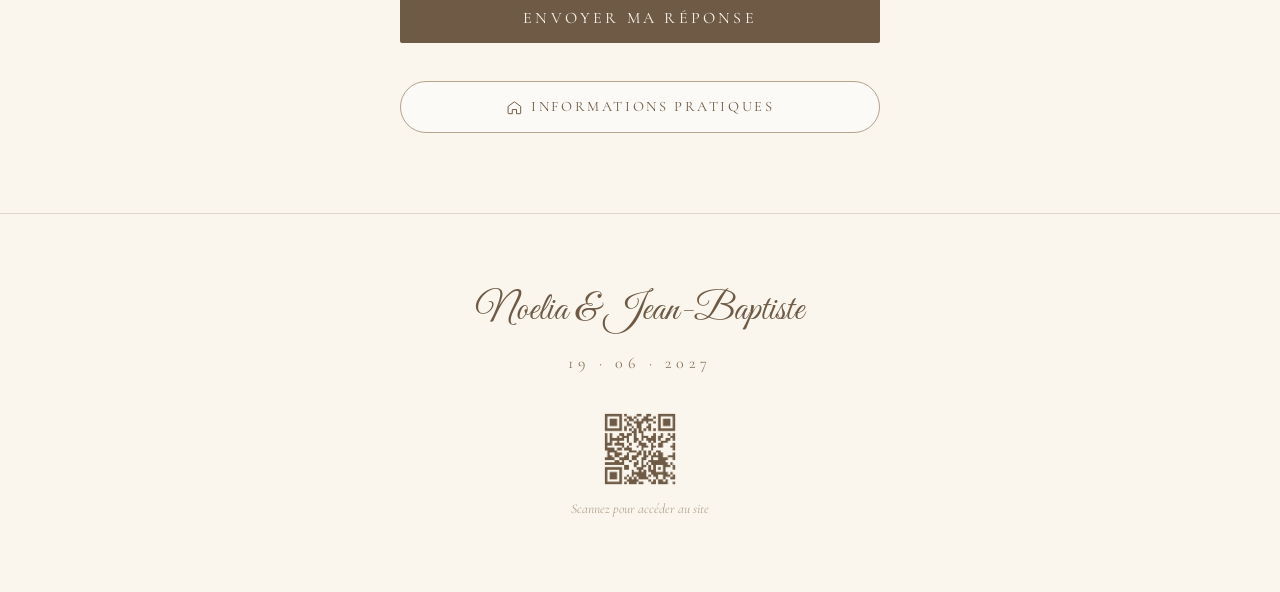
==== commit 541632b3: "Ajoute une page Informations pratiques et deux questions RSVP" ====
--- a/index.html
+++ b/index.html
@@ -146,8 +146,56 @@
           <textarea class="field-textarea" name="regime_autre" rows="2" placeholder="Précisez si besoin…"></textarea>
         </fieldset>
 
+        <fieldset class="field field-group">
+          <legend>Et dimanche ?</legend>
+          <p class="field-help">
+            Nous n’avons rien prévu de très officiel : simplement profiter encore un peu
+            du domaine tranquillement. Si vous avez envie de passer une partie du dimanche
+            avec nous, vous êtes les bienvenus !
+          </p>
+          <label class="check">
+            <input type="radio" name="presence_dimanche" value="Oui, avec plaisir !">
+            <span>Oui, avec plaisir !</span>
+          </label>
+          <label class="check">
+            <input type="radio" name="presence_dimanche" value="Non, nous repartirons dimanche">
+            <span>Non, nous repartirons dimanche</span>
+          </label>
+          <label class="check">
+            <input type="radio" name="presence_dimanche" value="Nous ne savons pas encore">
+            <span>Nous ne savons pas encore</span>
+          </label>
+          <p class="field-note">
+            Cette réponse nous aide simplement à avoir une idée du nombre de personnes
+            présentes, sans aucun engagement.
+          </p>
+        </fieldset>
+
+        <fieldset class="field field-group">
+          <legend>Vous pensez dormir sous tente au domaine ?</legend>
+          <label class="check">
+            <input type="radio" name="camping_domaine" value="Oui">
+            <span>Oui</span>
+          </label>
+          <label class="check">
+            <input type="radio" name="camping_domaine" value="Non">
+            <span>Non</span>
+          </label>
+          <label class="check">
+            <input type="radio" name="camping_domaine" value="Peut-être">
+            <span>Peut-être</span>
+          </label>
+        </fieldset>
+
         <button type="submit" class="btn">Envoyer ma réponse</button>
       </form>
+
+      <a class="btn-ghost btn-ghost-form" href="informations-pratiques.html">
+        <svg viewBox="0 0 24 24" fill="none" stroke="currentColor" stroke-width="1.4">
+          <path d="M3 10.5L12 4l9 6.5V20a1 1 0 01-1 1h-5v-6H9v6H4a1 1 0 01-1-1v-9.5z"/>
+        </svg>
+        <span>Informations pratiques</span>
+      </a>
     </section>
 
   </main>
--- a/styles.css
+++ b/styles.css
@@ -440,14 +440,273 @@
   color: var(--brun-clair);
 }
 
+/* ═══════════ PAGE INFORMATIONS PRATIQUES ═══════════ */
+
+.page-head {
+  text-align: center;
+  padding: 4.5rem 1.5rem 3.5rem;
+  background: var(--ivoire-fond);
+  border-bottom: 1px solid rgba(179, 164, 140, 0.4);
+}
+
+.page-head-inner {
+  max-width: 34rem;
+  margin: 0 auto;
+}
+
+.page-head .hero-kicker,
+.page-head .page-kicker {
+  margin-bottom: 1.8rem;
+  opacity: 1;
+  animation: none;
+}
+
+.page-head .ornament {
+  margin-bottom: 1.6rem;
+  opacity: 1;
+  animation: none;
+}
+
+.page-title {
+  font-family: var(--script);
+  font-weight: 400;
+  font-size: clamp(2.4rem, 8vw, 3.6rem);
+  line-height: 1.2;
+  color: var(--brun);
+  margin-bottom: 1.2rem;
+  opacity: 0;
+  animation: fadeInUp 1s ease-out 0.2s forwards;
+}
+
+.page-sub {
+  color: var(--brun-doux);
+  font-style: italic;
+  max-width: 28rem;
+  margin: 0 auto 2.2rem;
+}
+
+.section-head { margin-bottom: 1.6rem; }
+
+.section-head .section-title {
+  margin-bottom: 0;
+  opacity: 0;
+  animation: fadeInUp 1s ease-out 0.15s forwards;
+}
+
+/* Bouton discret réutilisable */
+
+.btn-ghost {
+  display: inline-flex;
+  align-items: center;
+  justify-content: center;
+  gap: 0.55rem;
+  font-family: var(--serif);
+  font-size: 0.9rem;
+  letter-spacing: 0.18em;
+  text-transform: uppercase;
+  color: var(--brun);
+  text-decoration: none;
+  background: rgba(255, 255, 255, 0.5);
+  border: 1px solid var(--brun-clair);
+  border-radius: 40px;
+  padding: 0.8rem 1.6rem;
+  transition: background 0.3s, border-color 0.3s, color 0.3s;
+}
+
+.btn-ghost svg {
+  width: 1.05rem;
+  height: 1.05rem;
+  flex: none;
+}
+
+.btn-ghost:hover {
+  background: var(--ivoire);
+  border-color: var(--brun-doux);
+  color: var(--brun-doux);
+}
+
+.btn-ghost-form {
+  display: flex;
+  width: 100%;
+  max-width: 30rem;
+  margin: 2.4rem auto 0;
+}
+
+/* Section élargie (grille d'hébergements) */
+
+.section-wide { max-width: 62rem; }
+
+/* Cartes d'hébergement */
+
+.stays {
+  display: grid;
+  gap: 1.4rem;
+  margin-top: 2.5rem;
+  text-align: left;
+}
+
+.stay {
+  display: flex;
+  flex-direction: column;
+  gap: 1.1rem;
+  background: rgba(255, 255, 255, 0.45);
+  border: 1px solid rgba(179, 164, 140, 0.5);
+  border-radius: 3px;
+  padding: 1.6rem 1.5rem;
+  transition: border-color 0.3s, transform 0.25s;
+}
+
+.stay:hover {
+  border-color: var(--brun-clair);
+  transform: translateY(-2px);
+}
+
+.stay-name {
+  font-size: 1.45rem;
+  font-weight: 500;
+  line-height: 1.3;
+  margin-bottom: 0.25rem;
+}
+
+.stay-kind {
+  font-size: 0.85rem;
+  letter-spacing: 0.2em;
+  text-transform: uppercase;
+  color: var(--brun-clair);
+  margin-bottom: 0.5rem;
+}
+
+.stay-town {
+  font-style: italic;
+  color: var(--brun-doux);
+  margin-bottom: 0.9rem;
+}
+
+.stay-line {
+  font-size: 1.05rem;
+  color: var(--brun-doux);
+  line-height: 1.6;
+  margin-bottom: 0.35rem;
+}
+
+.stay-line a {
+  color: var(--brun);
+  text-decoration: none;
+  border-bottom: 1px solid rgba(179, 164, 140, 0.7);
+  transition: color 0.3s, border-color 0.3s;
+}
+
+.stay-line a:hover {
+  color: var(--brun-doux);
+  border-color: var(--brun-doux);
+}
+
+.stay-note {
+  font-size: 0.95rem;
+  font-style: italic;
+  color: var(--brun-clair);
+  margin-top: 0.6rem;
+  line-height: 1.6;
+}
+
+.stay-site {
+  align-self: flex-start;
+  display: inline-flex;
+  align-items: center;
+  gap: 0.45rem;
+  font-size: 0.82rem;
+  letter-spacing: 0.18em;
+  text-transform: uppercase;
+  color: var(--brun);
+  text-decoration: none;
+  border: 1px solid var(--brun-clair);
+  border-radius: 40px;
+  padding: 0.5rem 1.05rem;
+  transition: background 0.3s, border-color 0.3s, color 0.3s;
+}
+
+.stay-site svg {
+  width: 0.95rem;
+  height: 0.95rem;
+}
+
+.stay-site:hover {
+  background: var(--brun);
+  border-color: var(--brun);
+  color: var(--ivoire);
+}
+
+/* Blocs de texte (camping / dimanche) */
+
+.note-block {
+  max-width: 32rem;
+  margin: 0 auto;
+  text-align: left;
+  background: rgba(255, 255, 255, 0.35);
+  border: 1px solid rgba(179, 164, 140, 0.45);
+  border-radius: 3px;
+  padding: 1.8rem 1.6rem;
+  font-size: 1.12rem;
+  line-height: 1.75;
+}
+
+.note-block p + p { margin-top: 1rem; }
+
+.note-block-accent {
+  background: var(--ivoire-fond);
+  border-color: var(--brun-clair);
+  font-style: italic;
+}
+
+.note-block-accent p:first-child {
+  font-style: normal;
+  font-size: 1.3rem;
+  color: var(--brun);
+}
+
+/* Aides du formulaire */
+
+.field-help {
+  font-size: 0.98rem;
+  font-style: italic;
+  color: var(--brun-doux);
+  text-transform: none;
+  letter-spacing: 0;
+  margin-bottom: 1rem;
+  line-height: 1.6;
+}
+
+.field-note {
+  font-size: 0.88rem;
+  font-style: italic;
+  color: var(--brun-clair);
+  margin-top: 0.4rem;
+  line-height: 1.55;
+}
+
 /* ═══════════ RESPONSIVE ═══════════ */
 
 @media (min-width: 46rem) {
   .events { grid-template-columns: repeat(3, 1fr); }
   .event-main { transform: scale(1.04); }
+  .stays { grid-template-columns: repeat(2, 1fr); }
+  .stay:hover { transform: translateY(-2px); }
+  .page-head { padding: 5.5rem 1.5rem 4.5rem; }
+}
+
+@media (min-width: 64rem) {
+  .stays { grid-template-columns: repeat(3, 1fr); }
+}
+
+@media (max-width: 26rem) {
+  .stay { padding: 1.3rem 1.15rem; }
+  .note-block { padding: 1.4rem 1.2rem; }
+  .field-help { font-size: 0.92rem; }
 }
 
 @media (prefers-reduced-motion: reduce) {
   html { scroll-behavior: auto; }
   .hero-scroll svg { animation: none; }
-}
+  .page-title,
+  .section-head .section-title { animation: none; opacity: 1; }
+}
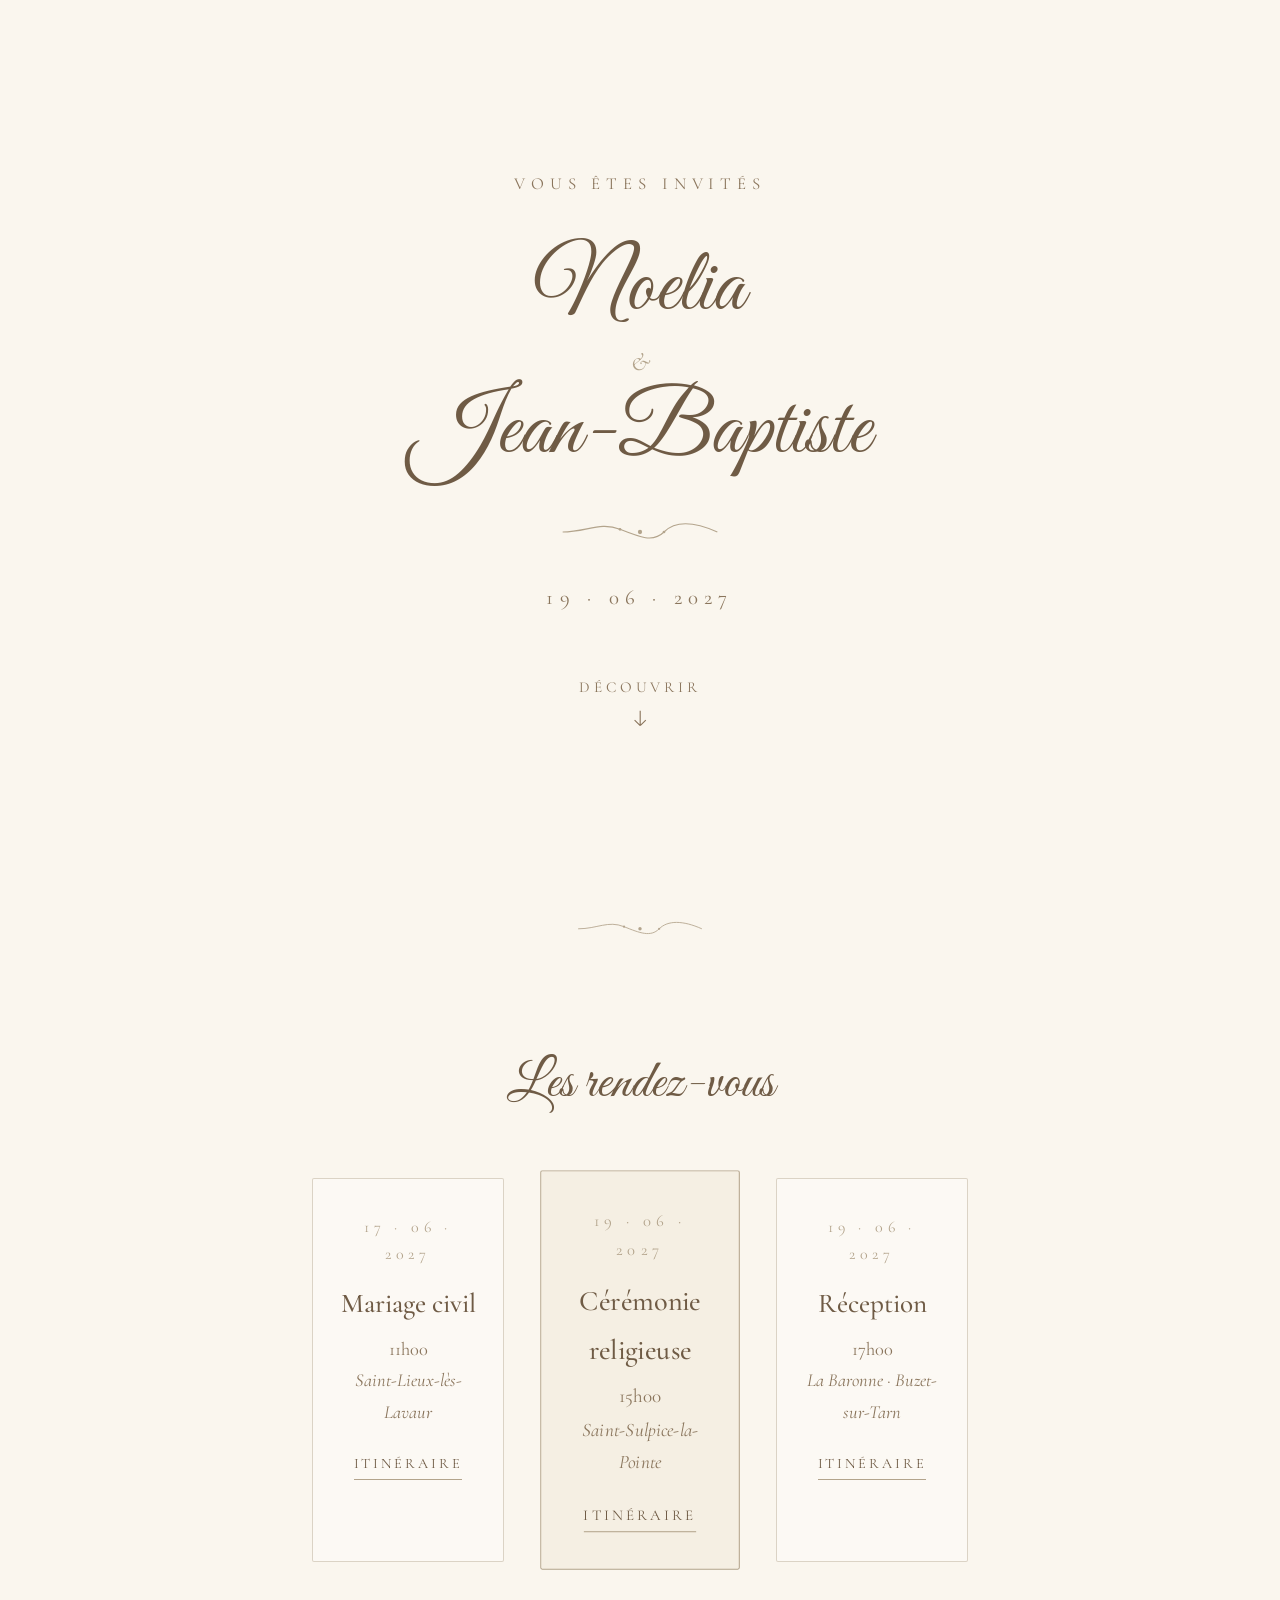
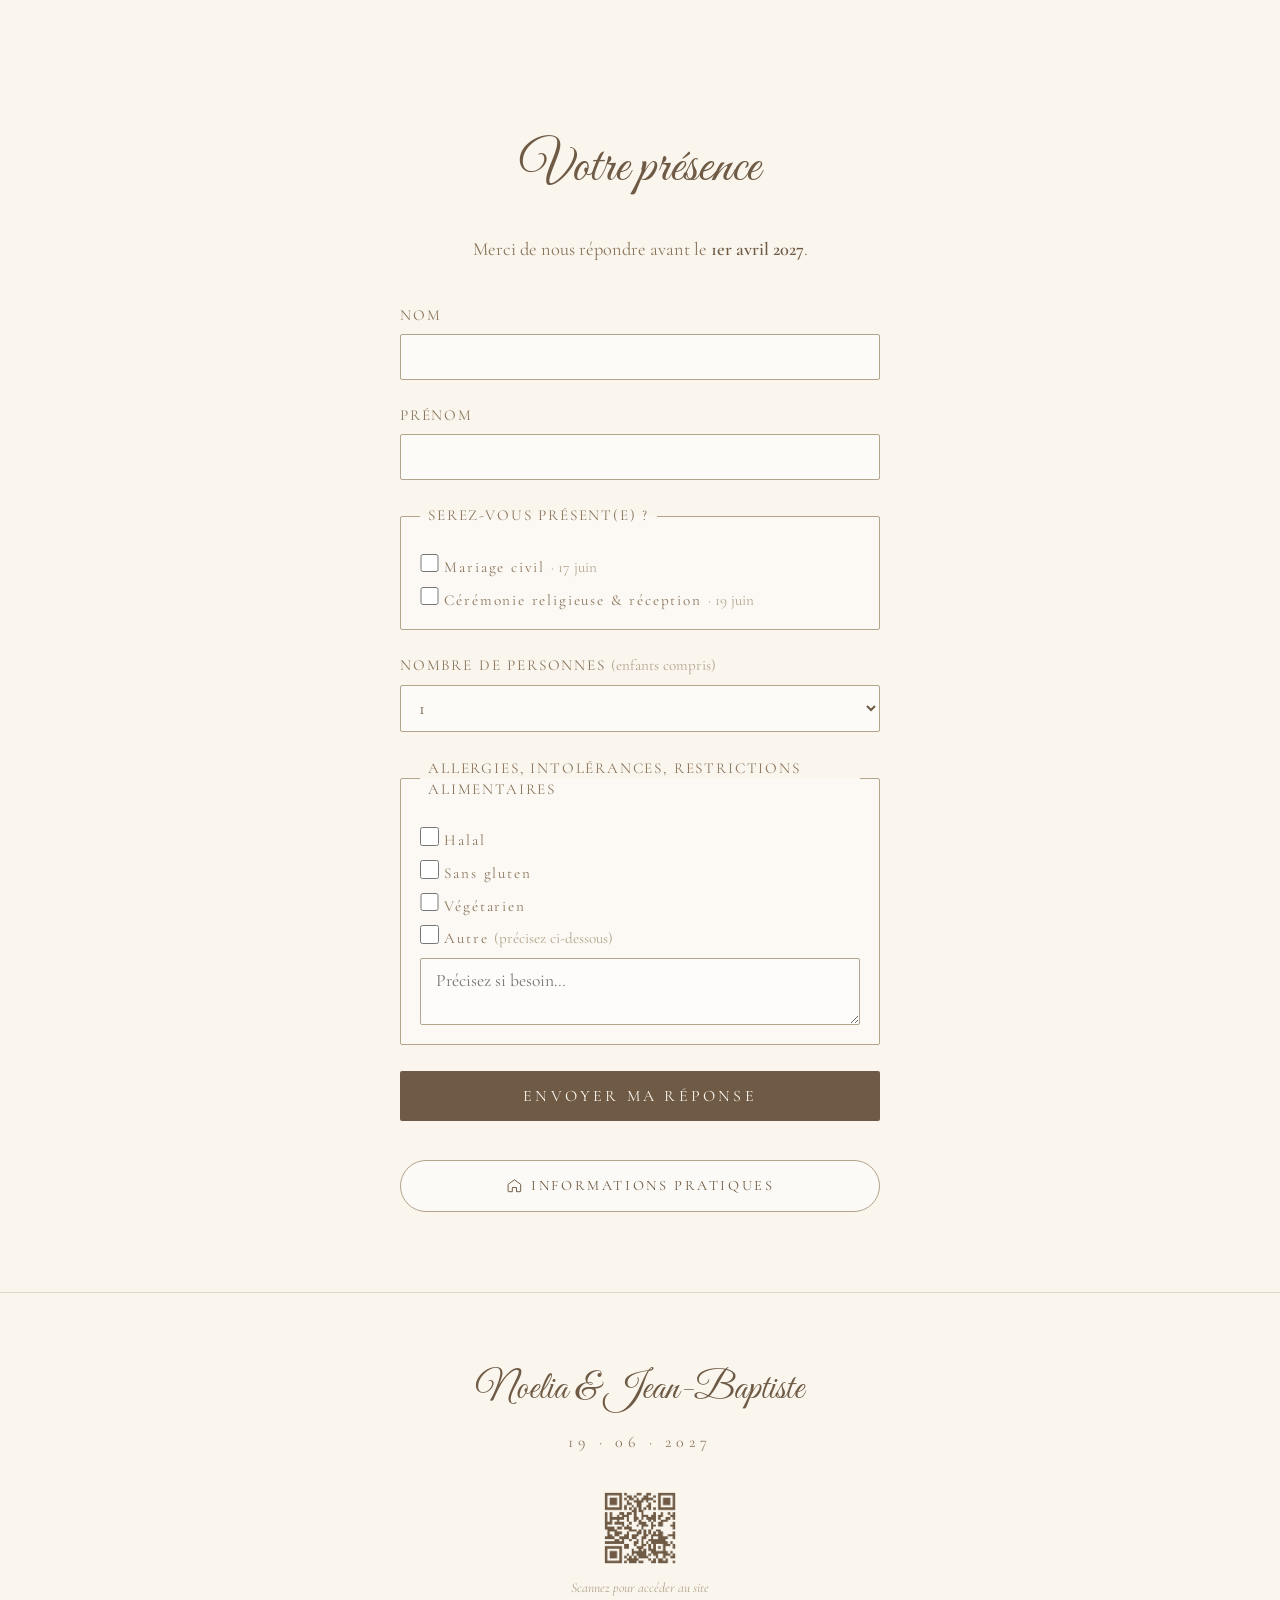
==== commit adbf1b78: "Retire les deux questions dimanche et camping du formulaire RSVP" ====
--- a/index.html
+++ b/index.html
@@ -146,47 +146,6 @@
           <textarea class="field-textarea" name="regime_autre" rows="2" placeholder="Précisez si besoin…"></textarea>
         </fieldset>
 
-        <fieldset class="field field-group">
-          <legend>Et dimanche ?</legend>
-          <p class="field-help">
-            Nous n’avons rien prévu de très officiel : simplement profiter encore un peu
-            du domaine tranquillement. Si vous avez envie de passer une partie du dimanche
-            avec nous, vous êtes les bienvenus !
-          </p>
-          <label class="check">
-            <input type="radio" name="presence_dimanche" value="Oui, avec plaisir !">
-            <span>Oui, avec plaisir !</span>
-          </label>
-          <label class="check">
-            <input type="radio" name="presence_dimanche" value="Non, nous repartirons dimanche">
-            <span>Non, nous repartirons dimanche</span>
-          </label>
-          <label class="check">
-            <input type="radio" name="presence_dimanche" value="Nous ne savons pas encore">
-            <span>Nous ne savons pas encore</span>
-          </label>
-          <p class="field-note">
-            Cette réponse nous aide simplement à avoir une idée du nombre de personnes
-            présentes, sans aucun engagement.
-          </p>
-        </fieldset>
-
-        <fieldset class="field field-group">
-          <legend>Vous pensez dormir sous tente au domaine ?</legend>
-          <label class="check">
-            <input type="radio" name="camping_domaine" value="Oui">
-            <span>Oui</span>
-          </label>
-          <label class="check">
-            <input type="radio" name="camping_domaine" value="Non">
-            <span>Non</span>
-          </label>
-          <label class="check">
-            <input type="radio" name="camping_domaine" value="Peut-être">
-            <span>Peut-être</span>
-          </label>
-        </fieldset>
-
         <button type="submit" class="btn">Envoyer ma réponse</button>
       </form>
 
--- a/styles.css
+++ b/styles.css
@@ -664,26 +664,6 @@
   color: var(--brun);
 }
 
-/* Aides du formulaire */
-
-.field-help {
-  font-size: 0.98rem;
-  font-style: italic;
-  color: var(--brun-doux);
-  text-transform: none;
-  letter-spacing: 0;
-  margin-bottom: 1rem;
-  line-height: 1.6;
-}
-
-.field-note {
-  font-size: 0.88rem;
-  font-style: italic;
-  color: var(--brun-clair);
-  margin-top: 0.4rem;
-  line-height: 1.55;
-}
-
 /* ═══════════ RESPONSIVE ═══════════ */
 
 @media (min-width: 46rem) {
@@ -701,7 +681,6 @@
 @media (max-width: 26rem) {
   .stay { padding: 1.3rem 1.15rem; }
   .note-block { padding: 1.4rem 1.2rem; }
-  .field-help { font-size: 0.92rem; }
 }
 
 @media (prefers-reduced-motion: reduce) {
